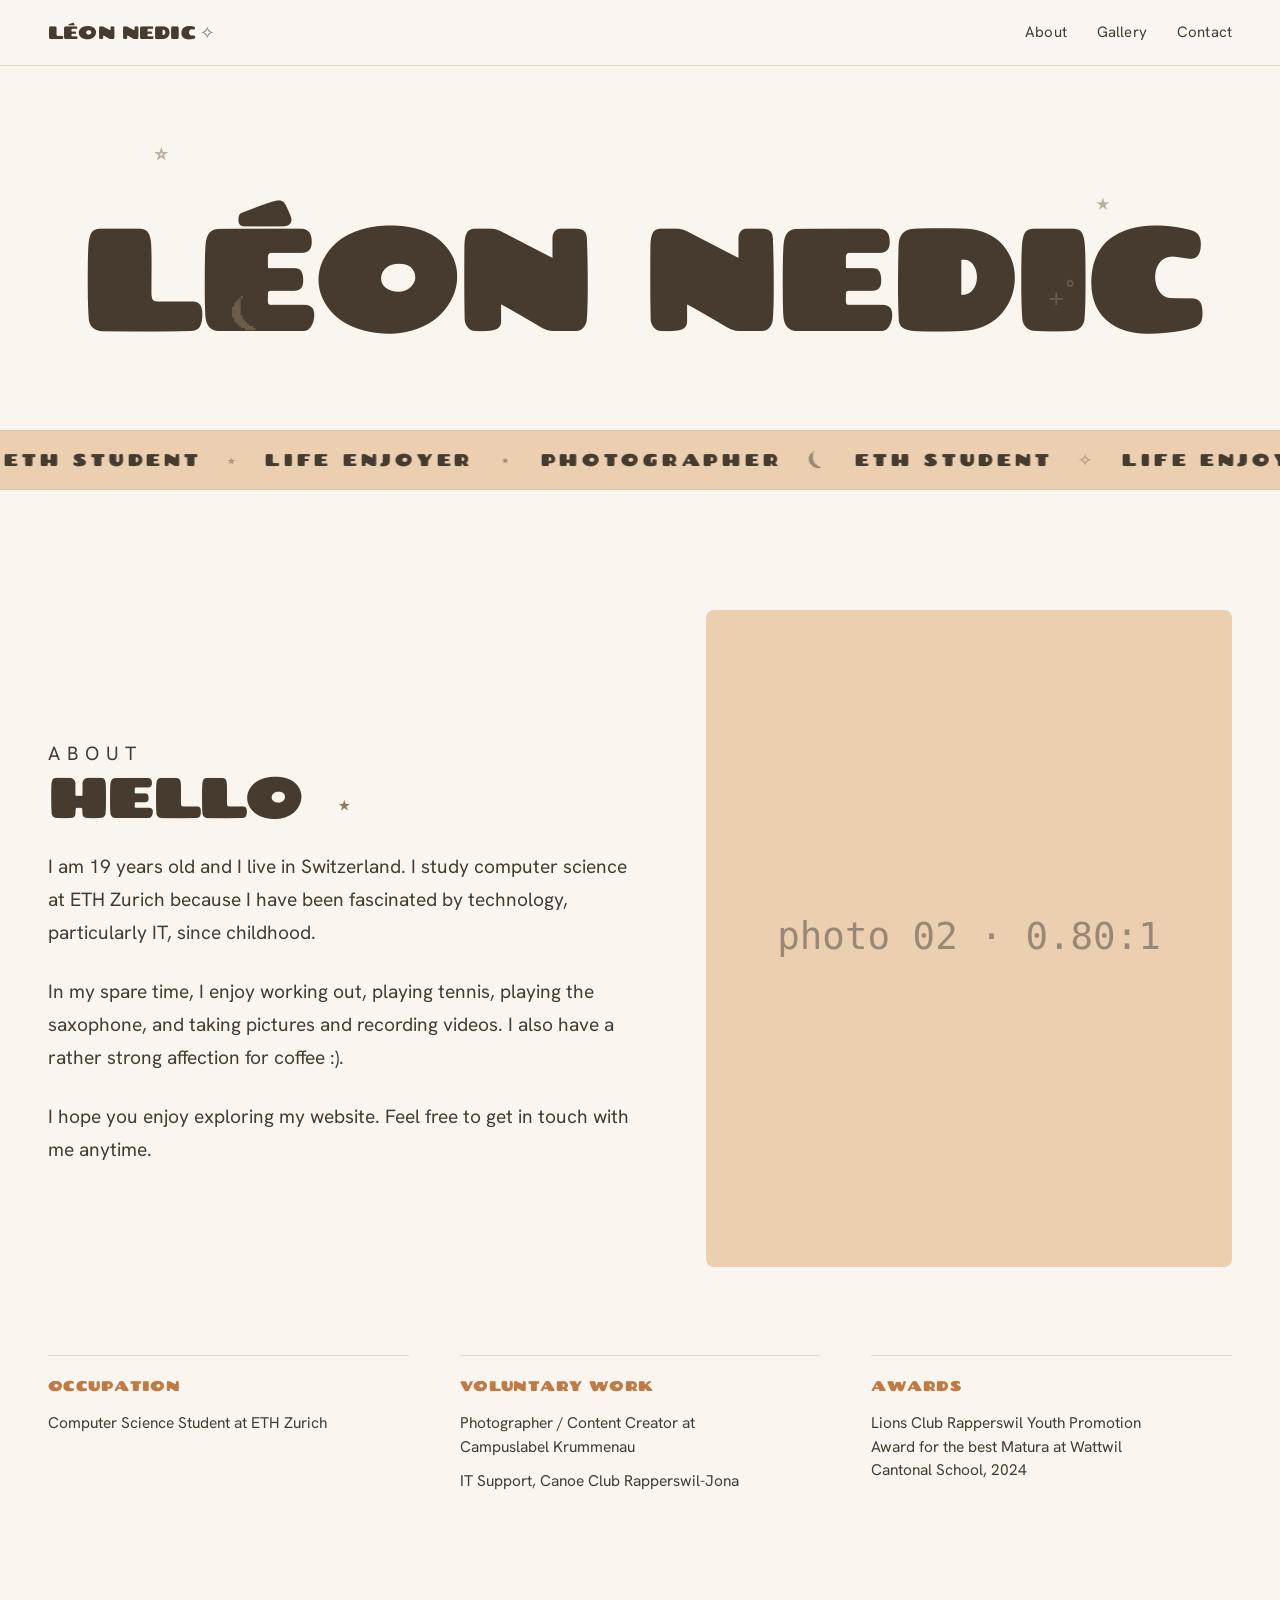
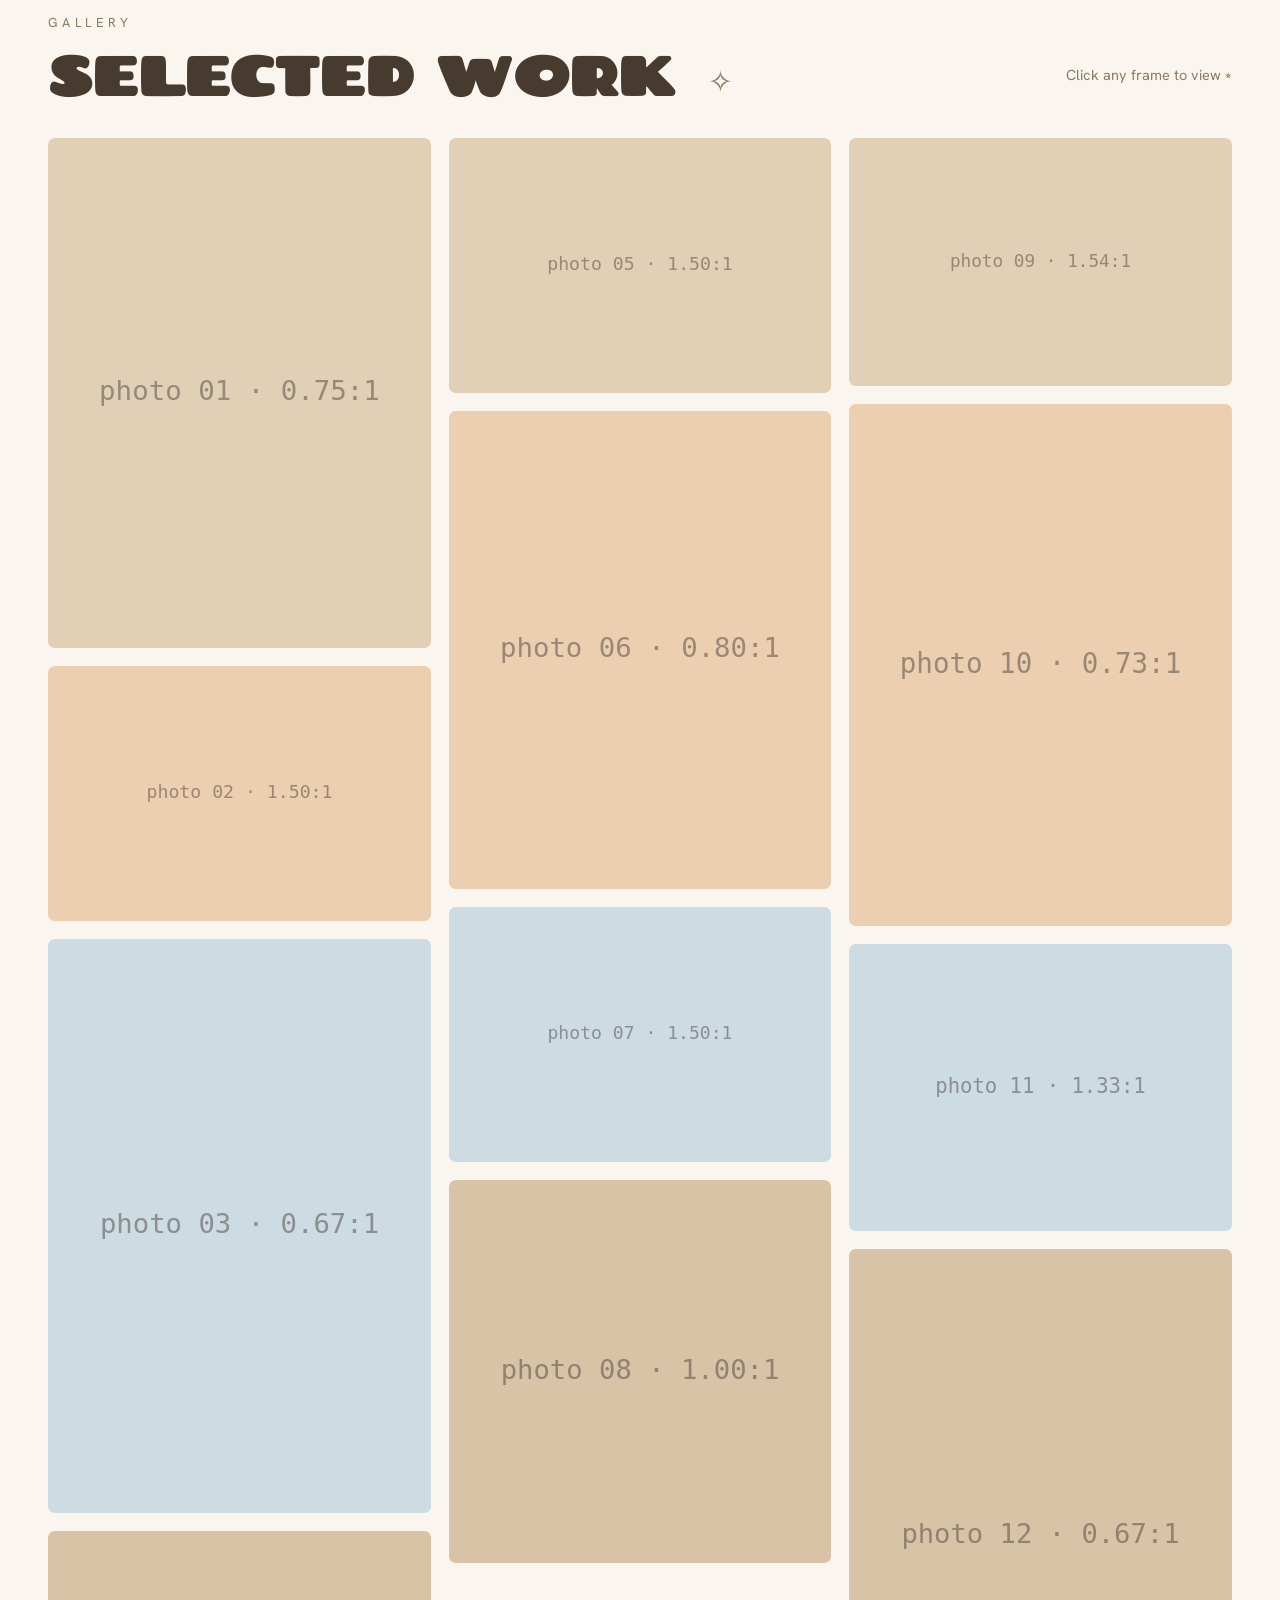
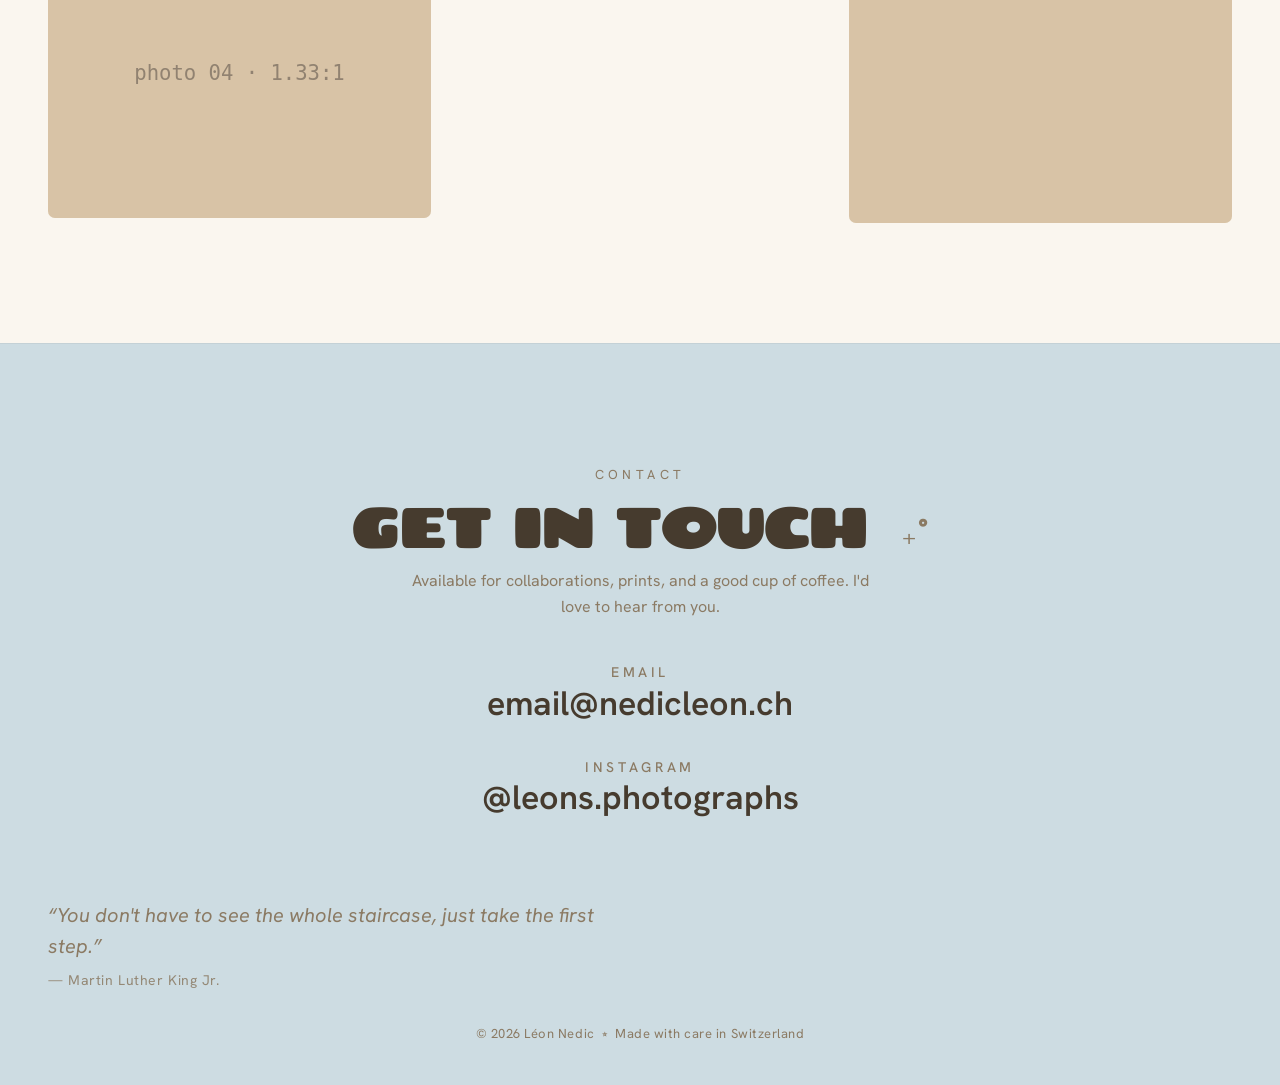
==== index.html @ 9d04f82e "Unbundle site into separate HTML/CSS/JS Extract the generated single-file bundle into editable sourc" ====
<!DOCTYPE html>
<html lang="en">
<head>
  <meta charset="UTF-8">
  <meta name="viewport" content="width=device-width, initial-scale=1.0">
  <title>Léon Nedic — Photography</title>
  <meta name="description" content="Léon Nedic — photography from everyday life. ETH student, photographer, based in Switzerland.">

  <link rel="preconnect" href="https://fonts.googleapis.com">
  <link rel="preconnect" href="https://fonts.gstatic.com" crossorigin>
  <link href="https://fonts.googleapis.com/css2?family=Chango&family=Fredoka:wght@400;500;600;700&family=Hanken+Grotesk:ital,wght@0,400;0,500;0,600;0,700;1,400&display=swap" rel="stylesheet">

  <link rel="stylesheet" href="styles.css">
</head>
<body>

  <header class="nav">
    <div class="nav-inner">
      <a href="#top" class="brand">Léon Nedic<span class="star">✧</span></a>
      <nav class="links">
        <a href="#about">About</a>
        <a href="#gallery">Gallery</a>
        <a href="#contact">Contact</a>
      </nav>
    </div>
  </header>

  <main id="top">

    <!-- HERO -->
    <section class="hero">
      <span class="deco d1">⭒</span>
      <span class="deco d2">⋆</span>
      <span class="deco d3">⏾</span>
      <span class="deco d4">₊˚</span>
      <div class="wrap">
        
        <h1>Léon&nbsp;Nedic</h1>
        
      </div>
    </section>

    <!-- MARQUEE -->
    <div class="marquee" aria-hidden="true">
      <div class="marquee-track" id="marquee"></div>
    </div>

    <!-- ABOUT -->
    <section id="about" class="section-pad">
      <div class="wrap">
        <div class="about-grid">
          <div class="about-copy">
            <p class="eyebrow">About</p>
            <h2 class="h2">Hello <span class="glyph">⋆</span></h2>
            <p>I am 19 years old and I live in Switzerland. I study computer science at ETH Zurich because I have been fascinated by technology, particularly IT, since childhood.</p>
            <p>In my spare time, I enjoy working out, playing tennis, playing the saxophone, and taking pictures and recording videos. I also have a rather strong affection for coffee&nbsp;:).</p>
            <p>I hope you enjoy exploring my website. Feel free to get in touch with me anytime.</p>
          </div>
          <div class="portrait" id="portrait"></div>
        </div>

        <div class="about-meta">
          <div class="meta-block">
            <p class="meta-label">Occupation</p>
            <p class="meta-item">Computer Science Student at ETH Zurich</p>
          </div>
          <div class="meta-block">
            <p class="meta-label">Voluntary Work</p>
            <p class="meta-item">Photographer / Content Creator at Campuslabel Krummenau</p>
            <p class="meta-item">IT Support, Canoe Club Rapperswil-Jona</p>
          </div>
          <div class="meta-block">
            <p class="meta-label">Awards</p>
            <p class="meta-item">Lions Club Rapperswil Youth Promotion Award for the best Matura at Wattwil Cantonal School, 2024</p>
          </div>
        </div>
      </div>
    </section>

    <!-- GALLERY -->
    <section id="gallery" class="section-pad" style="padding-top:0;">
      <div class="wrap">
        <div class="gallery-head">
          <div>
            <p class="eyebrow">Gallery</p>
            <h2 class="h2">Selected work <span class="glyph">✧</span></h2>
          </div>
          <p class="note">Click any frame to view ⭒</p>
        </div>
        <div class="masonry" id="masonry"></div>
      </div>
    </section>

    <!-- CONTACT -->
    <section id="contact" class="section-pad">
      <div class="wrap contact-inner">
        <p class="eyebrow">Contact</p>
        <h2 class="h2">Get in touch <span class="glyph">₊˚</span></h2>
        <p class="contact-lead">Available for collaborations, prints, and a good cup of coffee. I'd love to hear from you.</p>
        <div class="contact-links">
          <div class="contact-pair">
            <a href="mailto:email@nedicleon.ch">
              <span class="tiny">Email</span>
              <span class="word">email@nedicleon.ch</span>
            </a>
          </div>
          <div class="contact-pair">
            <a href="https://instagram.com/leons.photographs" target="_blank" rel="noopener">
              <span class="tiny">Instagram</span>
              <span class="word">@leons.photographs</span>
            </a>
          </div>
        </div>
      </div>
    </section>
  </main>

  <div class="quote-band">
    <div class="wrap">
      <p class="quote">“You don't have to see the whole staircase, just take the first step.”<span class="src">— Martin Luther King Jr.</span></p>
    </div>
  </div>

  <footer class="foot">
    <div class="wrap">© <span id="yr"></span> Léon Nedic &nbsp;⭒&nbsp; Made with care in Switzerland</div>
  </footer>

  <!-- LIGHTBOX -->
  <div class="lb" id="lb" role="dialog" aria-modal="true" aria-label="Image viewer">
    <button class="lb-btn lb-close" id="lbClose" aria-label="Close">✕</button>
    <button class="lb-btn lb-prev" id="lbPrev" aria-label="Previous">‹</button>
    <button class="lb-btn lb-next" id="lbNext" aria-label="Next">›</button>
    <img id="lbImg" alt="">
    <div class="lb-count" id="lbCount"></div>
  </div>

  <script src="script.js"></script>
</body>
</html>
---- styles.css ----
:root {
  /* palette — muted pastels: browns, orange, dusty blue (no pink) */
  --cream:   #FAF6EF;
  --cream-2: #F2EADC;
  --ink:     #463B2E;   /* warm dark brown for text */
  --ink-soft:#8B7A63;   /* muted warm brown-gray */
  --brown:   #6E5236;
  --terra:   #C07A45;   /* muted orange */
  --terra-soft:#EBCFB0; /* warm peach-tan */
  --blue:    #6E91A4;   /* muted dusty blue */
  --blue-soft:#CDDCE2;
  --sand:    #E9D9BF;
  --tan:     #E2D0B6;
  --line:    #E7DAC4;

  --display: 'Chango', 'Fredoka', system-ui, sans-serif;
  --body:    'Hanken Grotesk', system-ui, sans-serif;

  --maxw: 1240px;
}

* { box-sizing: border-box; }

html { scroll-behavior: smooth; }

body {
  margin: 0;
  background: var(--cream);
  color: var(--ink);
  font-family: var(--body);
  font-size: 17px;
  line-height: 1.65;
  -webkit-font-smoothing: antialiased;
  text-rendering: optimizeLegibility;
}

a { color: inherit; }

::selection { background: var(--sand); color: var(--ink); }

.wrap { max-width: var(--maxw); margin: 0 auto; padding: 0 28px; }

.glyph { color: var(--ink-soft); font-weight: 400; }

/* ---------- NAV ---------- */
header.nav {
  position: sticky;
  top: 0;
  z-index: 50;
  backdrop-filter: blur(10px);
  background: rgba(251, 247, 242, 0.78);
  border-bottom: 1px solid var(--line);
}
.nav-inner {
  max-width: var(--maxw);
  margin: 0 auto;
  padding: 16px 28px;
  display: flex;
  align-items: center;
  justify-content: space-between;
  gap: 20px;
}
.brand {
  font-family: var(--display);
  font-size: 18px;
  text-transform: uppercase;
  letter-spacing: 0.01em;
  color: var(--ink);
  text-decoration: none;
  line-height: 1;
  white-space: nowrap;
}
.brand .star { color: var(--ink-soft); font-weight: 400; margin-left: 4px; }
nav.links {
  display: flex;
  gap: 30px;
  align-items: center;
}
nav.links a {
  text-decoration: none;
  font-size: 15px;
  letter-spacing: 0.01em;
  color: var(--ink);
  padding: 4px 0;
  position: relative;
  transition: color .2s ease;
}
nav.links a::after {
  content: "";
  position: absolute;
  left: 0; right: 100%;
  bottom: -2px;
  height: 1.5px;
  background: var(--ink);
  transition: right .25s ease;
}
nav.links a:hover { color: var(--ink); }
nav.links a:hover::after { right: 0; }

/* ---------- HERO ---------- */
.hero {
  text-align: center;
  padding: clamp(70px, 13vw, 150px) 0 clamp(48px, 8vw, 90px);
  position: relative;
  overflow: hidden;
}
.hero .kicker {
  font-size: 14px;
  letter-spacing: 0.42em;
  text-transform: uppercase;
  color: var(--ink-soft);
  margin: 0 0 22px;
}
.hero h1 {
  font-family: var(--display);
  text-transform: uppercase;
  font-size: clamp(46px, 11.5vw, 138px);
  line-height: 0.9;
  letter-spacing: -0.005em;
  margin: 0;
  color: var(--ink);
}
.hero .sub {
  margin: 28px auto 0;
  max-width: 460px;
  color: var(--ink-soft);
  font-size: 16px;
}
.hero .deco {
  position: absolute;
  font-size: clamp(22px, 3vw, 34px);
  color: var(--ink-soft);
  opacity: .55;
  user-select: none;
  pointer-events: none;
}
.hero .deco.d1 { top: 16%;  left: 12%; }
.hero .deco.d2 { top: 30%;  right: 13%; }
.hero .deco.d3 { bottom: 24%; left: 18%; }
.hero .deco.d4 { bottom: 30%; right: 16%; }
@media (max-width: 640px){ .hero .deco { display:none; } }

/* ---------- MARQUEE ---------- */
.marquee {
  background: var(--terra-soft);
  border-top: 1px solid rgba(74,66,59,.08);
  border-bottom: 1px solid rgba(74,66,59,.08);
  overflow: hidden;
  padding: 15px 0;
  white-space: nowrap;
  user-select: none;
}
.marquee-track {
  display: inline-flex;
  align-items: center;
  will-change: transform;
  animation: scroll-x 38s linear infinite;
}
.marquee span {
  font-family: var(--display);
  font-weight: 500;
  font-size: 17px;
  letter-spacing: 0.22em;
  text-transform: uppercase;
  color: var(--ink);
  padding: 0 4px;
}
.marquee .g { color: rgba(74,66,59,.5); padding: 0 22px; }
@keyframes scroll-x {
  from { transform: translateX(0); }
  to   { transform: translateX(-50%); }
}
@media (prefers-reduced-motion: reduce){
  .marquee-track { animation: none; }
}

/* ---------- SECTION SHELL ---------- */
section { scroll-margin-top: 78px; }
.section-pad { padding: clamp(64px, 10vw, 120px) 0; }
.eyebrow {
  font-size: 13px;
  letter-spacing: 0.34em;
  text-transform: uppercase;
  color: var(--ink-soft);
  margin: 0 0 14px;
}
.h2 {
  font-family: var(--display);
  text-transform: uppercase;
  font-size: clamp(30px, 5vw, 54px);
  line-height: 1;
  letter-spacing: 0;
  margin: 0;
}
.h2 .glyph { font-size: 0.55em; margin-left: 12px; vertical-align: 0.12em; }

/* ---------- ABOUT ---------- */
.about-grid {
  display: grid;
  grid-template-columns: 1.05fr 0.95fr;
  gap: clamp(36px, 6vw, 80px);
  align-items: center;
}
.about-copy p {
  font-size: clamp(17px, 1.5vw, 20px);
  line-height: 1.72;
  color: var(--ink);
  max-width: 56ch;
  margin: 26px 0 0;
  text-wrap: pretty;
}
.about-copy p:first-of-type { margin-top: 26px; }
.portrait {
  aspect-ratio: 4 / 5;
  border-radius: 8px;
  overflow: hidden;
  background: var(--tan);
}
.portrait img { width: 100%; height: 100%; object-fit: cover; display:block; }
@media (max-width: 760px){
  .about-grid { grid-template-columns: 1fr; }
  .portrait { max-width: 360px; }
}

/* ---------- GALLERY ---------- */
.gallery-head {
  display: flex;
  align-items: flex-end;
  justify-content: space-between;
  gap: 20px;
  margin-bottom: 36px;
  flex-wrap: wrap;
}
.gallery-head .note { color: var(--ink-soft); font-size: 14.5px; }
.masonry {
  column-count: 3;
  column-gap: 18px;
}
@media (max-width: 980px){ .masonry { column-count: 2; } }
@media (max-width: 560px){ .masonry { column-count: 1; } }
.masonry figure {
  break-inside: avoid;
  margin: 0 0 18px;
  border-radius: 7px;
  overflow: hidden;
  cursor: zoom-in;
  background: var(--cream-2);
  position: relative;
  line-height: 0;
  transform: translateZ(0);
  transition: transform .35s cubic-bezier(.2,.7,.2,1), box-shadow .35s ease;
}
.masonry figure img {
  width: 100%;
  height: auto;
  display: block;
}
.masonry figure:hover {
  transform: translateY(-3px);
  box-shadow: 0 18px 34px -18px rgba(74,66,59,.4);
}
.masonry figure::after {
  content: "✧";
  position: absolute;
  top: 12px; right: 14px;
  color: #fff;
  font-size: 15px;
  opacity: 0;
  text-shadow: 0 1px 6px rgba(0,0,0,.4);
  transition: opacity .3s ease;
}
.masonry figure:hover::after { opacity: .9; }

/* ---------- LIGHTBOX ---------- */
.lb {
  position: fixed;
  inset: 0;
  z-index: 100;
  background: rgba(40, 35, 30, 0.82);
  backdrop-filter: blur(6px);
  display: flex;
  align-items: center;
  justify-content: center;
  padding: 4vw;
  opacity: 0;
  visibility: hidden;
  transition: opacity .3s ease, visibility .3s;
}
.lb.open { opacity: 1; visibility: visible; }
.lb img {
  max-width: 100%;
  max-height: 90vh;
  border-radius: 6px;
  box-shadow: 0 30px 80px -20px rgba(0,0,0,.6);
  transform: scale(.97);
  transition: transform .3s cubic-bezier(.2,.7,.2,1);
}
.lb.open img { transform: scale(1); }
.lb-btn {
  position: absolute;
  background: rgba(251,247,242,.92);
  color: var(--ink);
  border: none;
  width: 48px; height: 48px;
  border-radius: 50%;
  font-size: 20px;
  cursor: pointer;
  display: flex; align-items: center; justify-content: center;
  font-family: var(--body);
  transition: background .2s ease, transform .2s ease;
}
.lb-btn:hover { background: #fff; transform: scale(1.06); }
.lb-close { top: 20px; right: 20px; font-size: 22px; }
.lb-prev { left: 18px; top: 50%; transform: translateY(-50%); }
.lb-next { right: 18px; top: 50%; transform: translateY(-50%); }
.lb-prev:hover, .lb-next:hover { transform: translateY(-50%) scale(1.06); }
.lb-count {
  position: absolute;
  bottom: 22px; left: 50%; transform: translateX(-50%);
  color: rgba(255,255,255,.85);
  font-size: 13px;
  letter-spacing: .12em;
}
@media (max-width: 600px){ .lb-prev, .lb-next { display: none; } }

/* ---------- CONTACT ---------- */
#contact { background: var(--blue-soft); border-top: 1px solid rgba(74,66,59,.07); padding-bottom: clamp(28px, 4vw, 44px); }
.contact-inner { text-align: center; }
.contact-inner .h2 { margin-bottom: 14px; }
.contact-lead {
  color: var(--ink-soft);
  max-width: 460px;
  margin: 0 auto 44px;
  font-size: 16px;
}
.contact-links {
  display: flex;
  flex-direction: column;
  gap: 6px;
  align-items: center;
}
.contact-links a {
  font-family: var(--body);
  font-weight: 600;
  font-size: clamp(20px, 3.6vw, 34px);
  text-decoration: none;
  color: var(--ink);
  line-height: 1.18;
  position: relative;
  transition: opacity .2s ease;
}
.contact-links a span.tiny {
  font-family: var(--body);
  font-size: 14px;
  letter-spacing: .26em;
  text-transform: uppercase;
  color: var(--ink-soft);
  display: block;
  margin-bottom: 2px;
  font-weight: 500;
}
.contact-links a .word { background-image: linear-gradient(var(--ink),var(--ink)); background-size: 0% 1.5px; background-position: 0 100%; background-repeat: no-repeat; transition: background-size .3s ease; padding-bottom: 3px; }
.contact-links a:hover .word { background-size: 100% 1.5px; }
.contact-pair { margin: 0 0 30px; }

/* ---------- ABOUT META (CV blocks) ---------- */
.about-meta {
  display: grid;
  grid-template-columns: repeat(3, 1fr);
  gap: clamp(24px, 4vw, 52px);
  margin-top: clamp(48px, 7vw, 88px);
}
.meta-block { border-top: 1.5px solid var(--line); padding-top: 18px; }
.meta-label {
  font-family: var(--display);
  text-transform: uppercase;
  font-size: 14px;
  letter-spacing: 0.03em;
  color: var(--terra);
  margin: 0 0 14px;
}
.meta-item {
  font-size: 15.5px;
  line-height: 1.5;
  color: var(--ink);
  margin: 0 0 11px;
  max-width: 34ch;
  text-wrap: pretty;
}
.meta-item:last-child { margin-bottom: 0; }
@media (max-width: 760px){
  .about-meta { grid-template-columns: 1fr; gap: 0; }
  .meta-block { margin-top: 26px; }
}

/* ---------- QUOTE ---------- */
.quote-band { background: var(--blue-soft); padding: 8px 0 18px; }
.quote {
  max-width: 560px;
  font-size: clamp(16px, 1.8vw, 20px);
  line-height: 1.55;
  font-style: italic;
  color: var(--ink-soft);
  margin: 0;
}
.quote .src {
  display: block;
  font-style: normal;
  letter-spacing: 0.04em;
  margin-top: 8px;
  font-size: 14px;
  opacity: .85;
}

/* ---------- FOOTER ---------- */
footer.foot {
  background: var(--blue-soft);
  text-align: center;
  padding: 14px 0 40px;
  color: var(--ink-soft);
  font-size: 13px;
  letter-spacing: .04em;
}
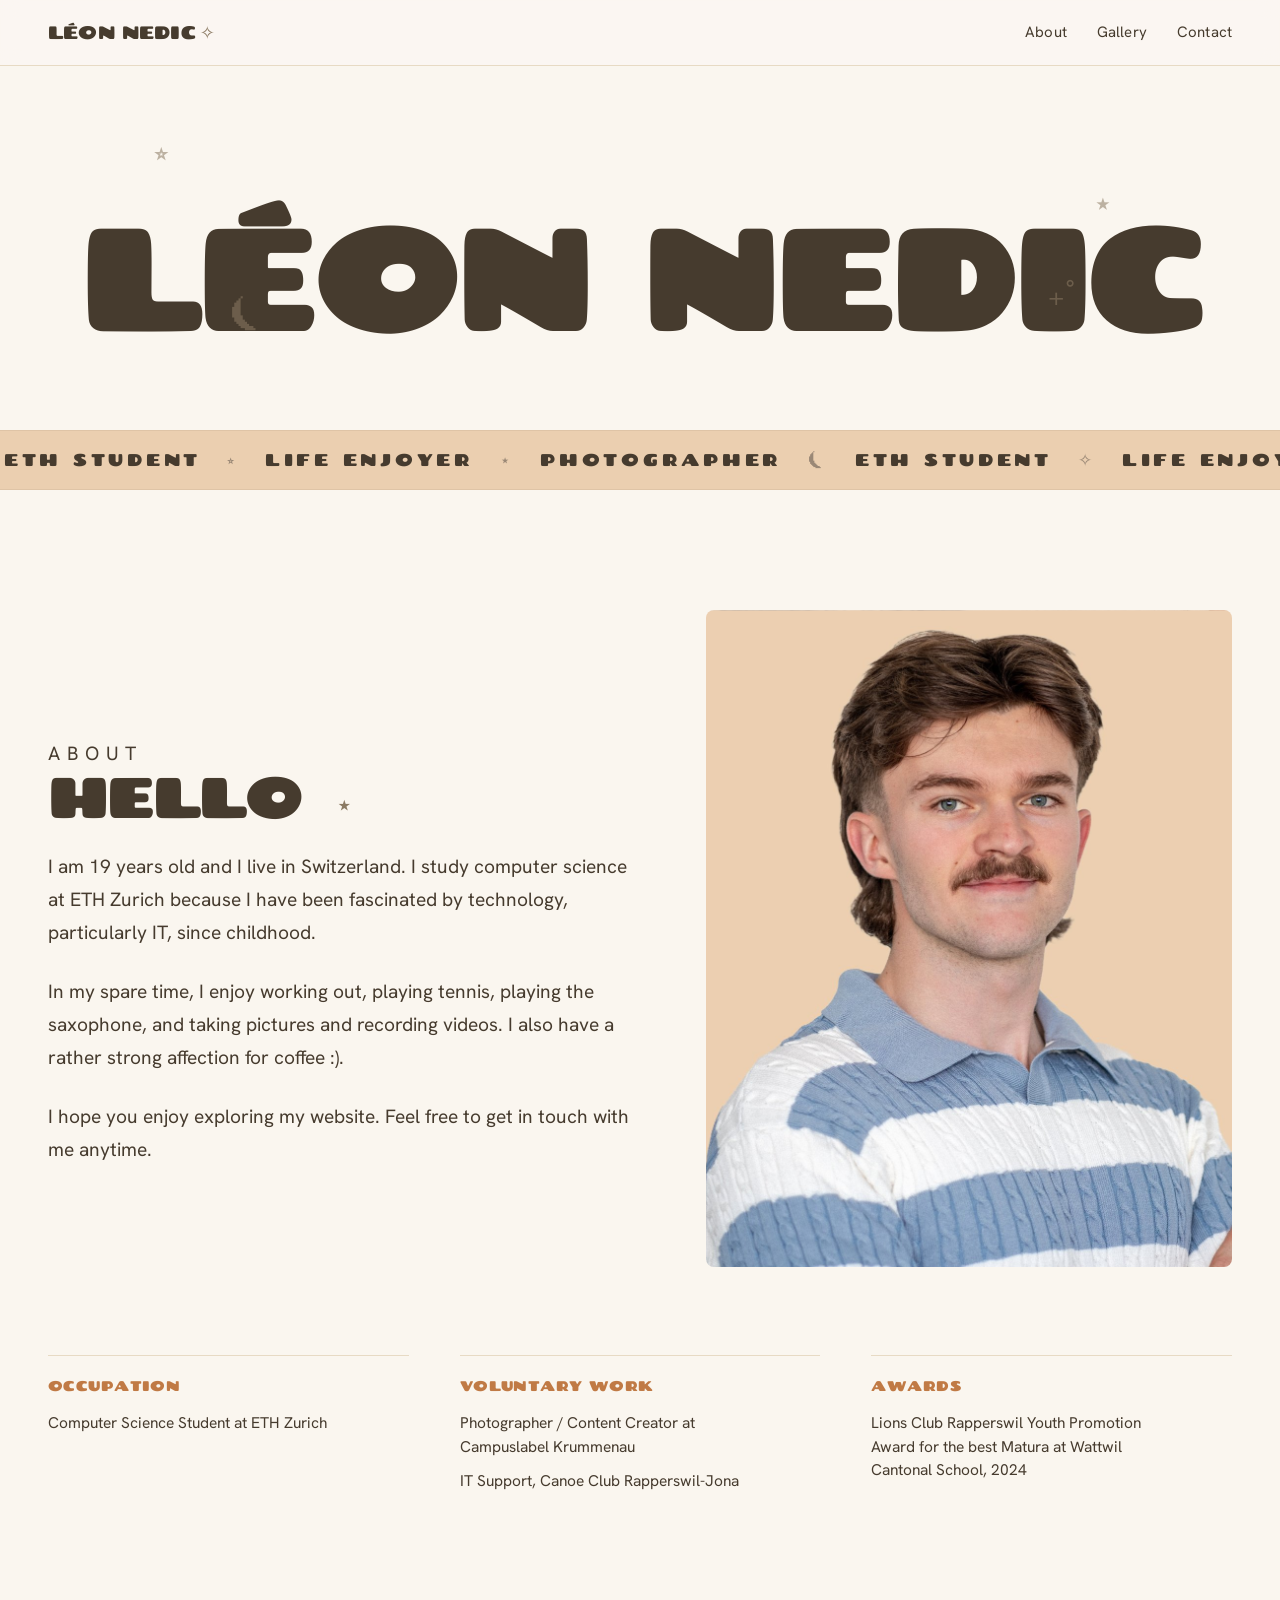
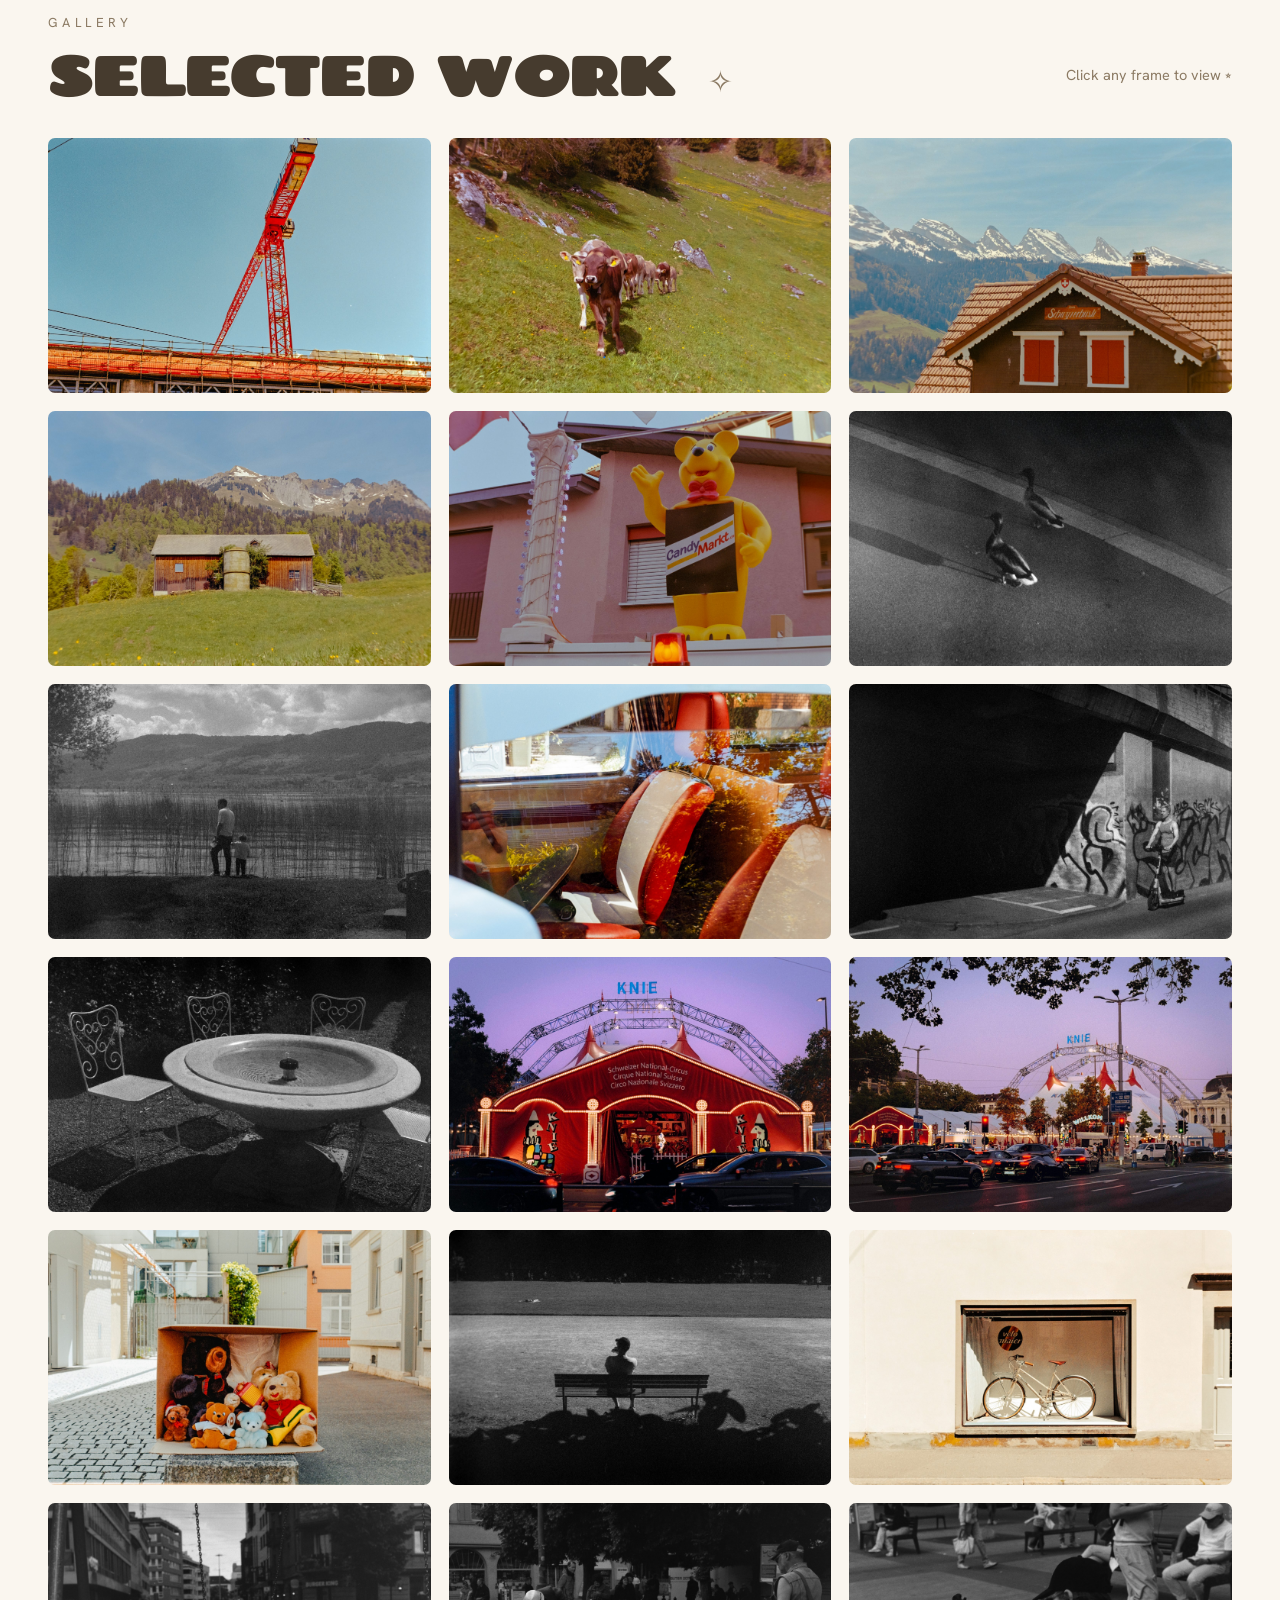
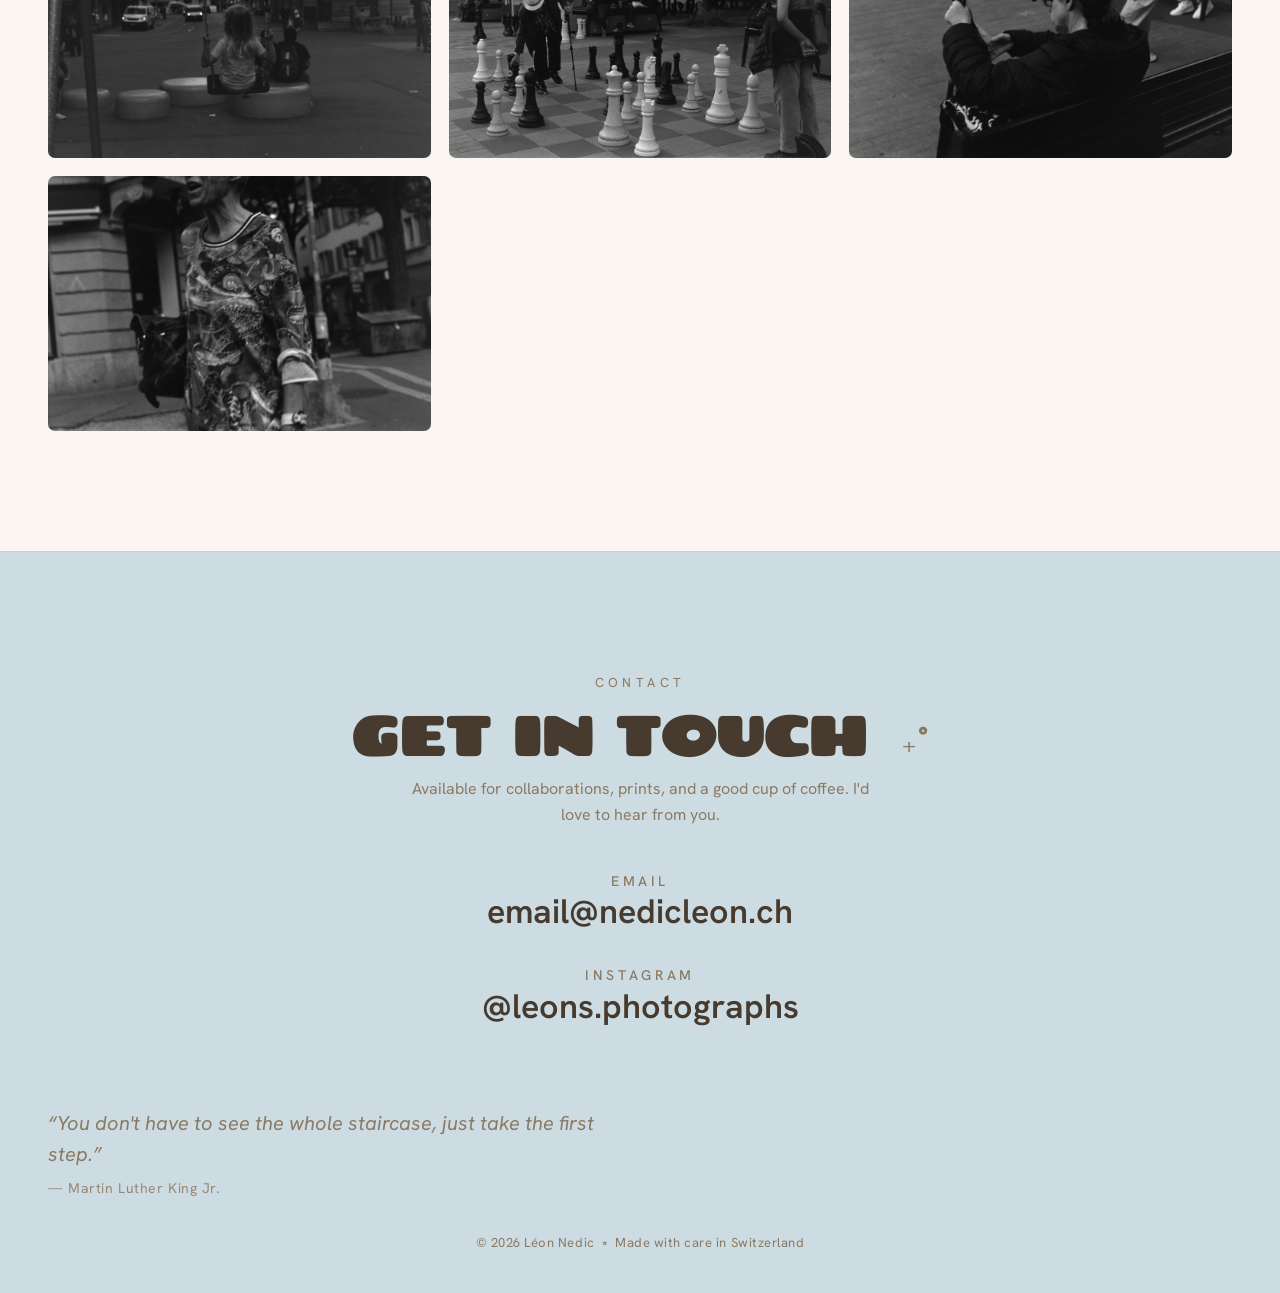
==== commit d94b4d2d: "Fix gallery: CSS grid instead of column masonry - Replace column-count masonry with a real CSS grid " ====
--- a/index.html
+++ b/index.html
@@ -10,7 +10,7 @@
   <link rel="preconnect" href="https://fonts.gstatic.com" crossorigin>
   <link href="https://fonts.googleapis.com/css2?family=Chango&family=Fredoka:wght@400;500;600;700&family=Hanken+Grotesk:ital,wght@0,400;0,500;0,600;0,700;1,400&display=swap" rel="stylesheet">
 
-  <link rel="stylesheet" href="styles.css">
+  <link rel="stylesheet" href="styles.css?v=2">
 </head>
 <body>
 
@@ -134,6 +134,6 @@
     <div class="lb-count" id="lbCount"></div>
   </div>
 
-  <script src="script.js"></script>
+  <script src="script.js?v=2"></script>
 </body>
 </html>
--- a/styles.css
+++ b/styles.css
@@ -233,26 +233,27 @@
 }
 .gallery-head .note { color: var(--ink-soft); font-size: 14.5px; }
 .masonry {
-  column-count: 3;
-  column-gap: 18px;
-}
-@media (max-width: 980px){ .masonry { column-count: 2; } }
-@media (max-width: 560px){ .masonry { column-count: 1; } }
+  display: grid;
+  grid-template-columns: repeat(3, 1fr);
+  gap: 18px;
+}
+@media (max-width: 980px){ .masonry { grid-template-columns: repeat(2, 1fr); } }
+@media (max-width: 560px){ .masonry { grid-template-columns: 1fr; } }
 .masonry figure {
-  break-inside: avoid;
-  margin: 0 0 18px;
+  margin: 0;
+  aspect-ratio: 3 / 2;
   border-radius: 7px;
   overflow: hidden;
   cursor: zoom-in;
   background: var(--cream-2);
   position: relative;
   line-height: 0;
-  transform: translateZ(0);
   transition: transform .35s cubic-bezier(.2,.7,.2,1), box-shadow .35s ease;
 }
 .masonry figure img {
   width: 100%;
-  height: auto;
+  height: 100%;
+  object-fit: cover;
   display: block;
 }
 .masonry figure:hover {
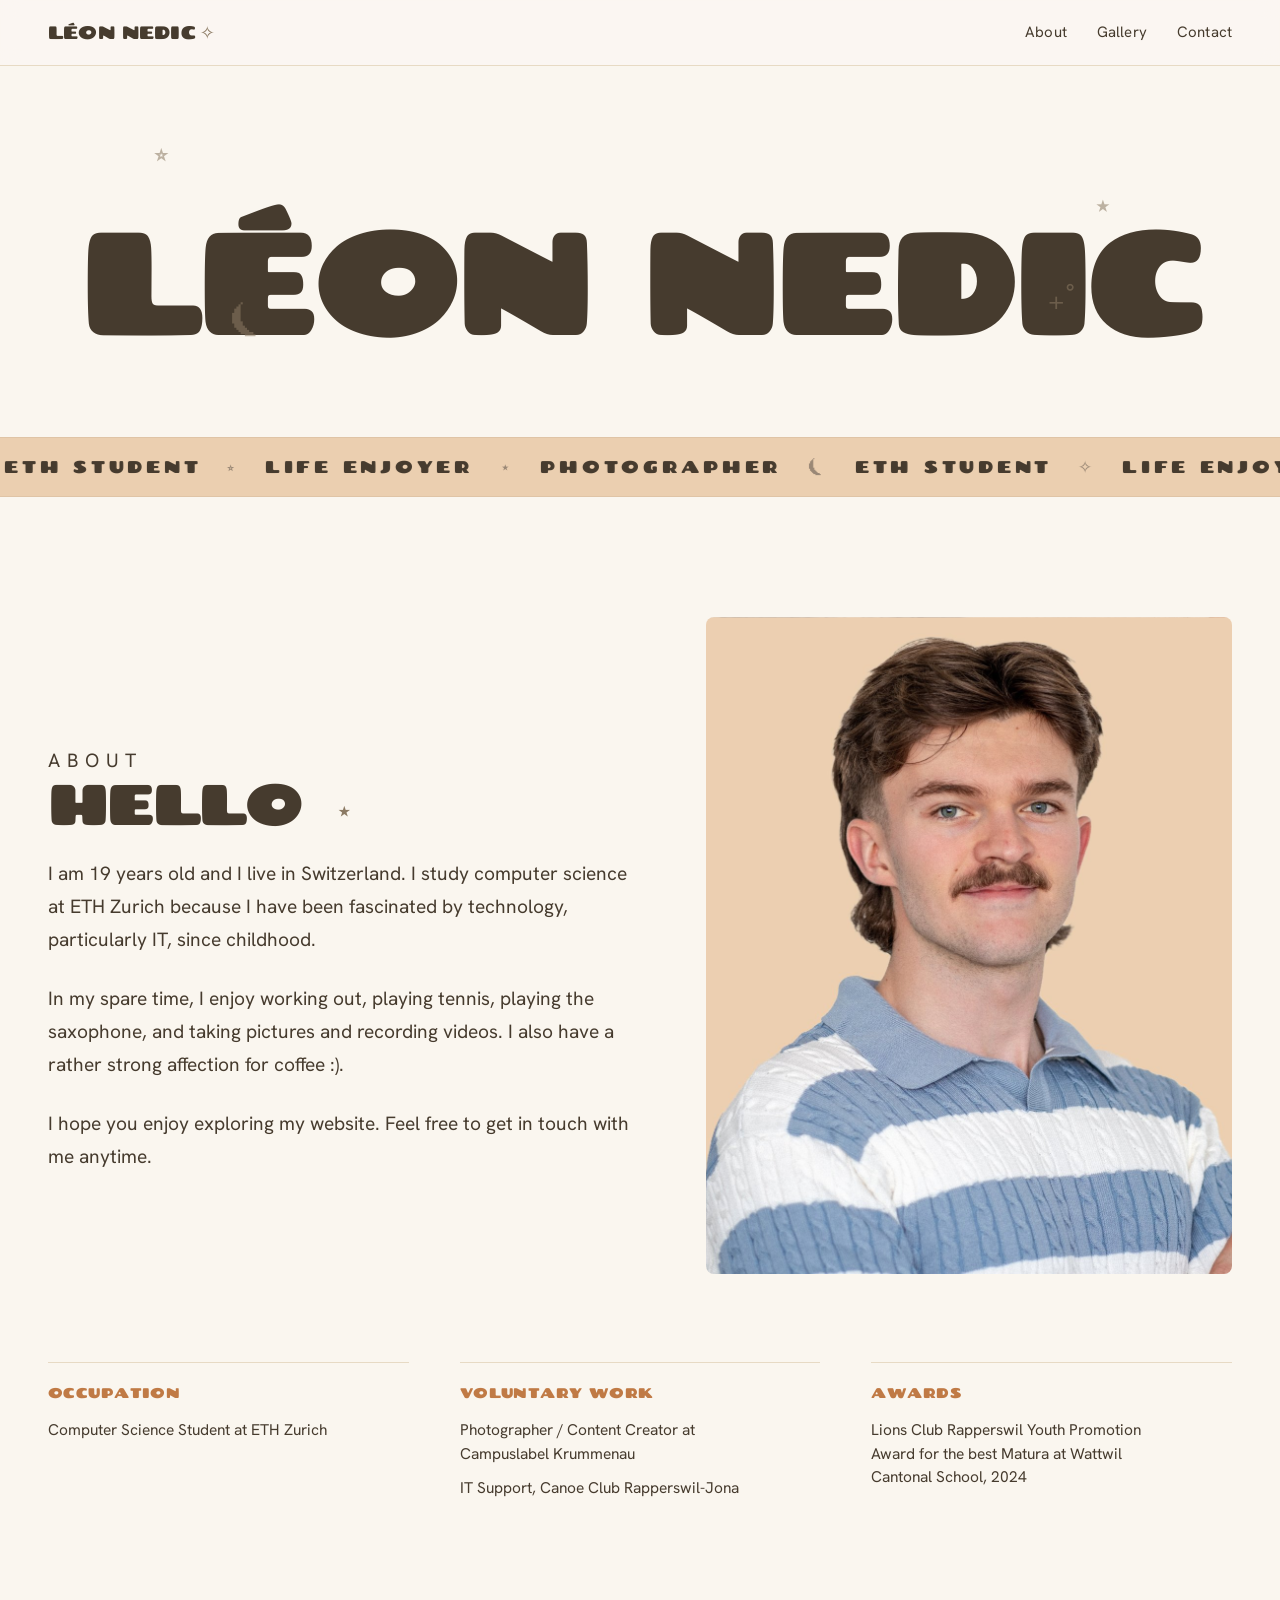
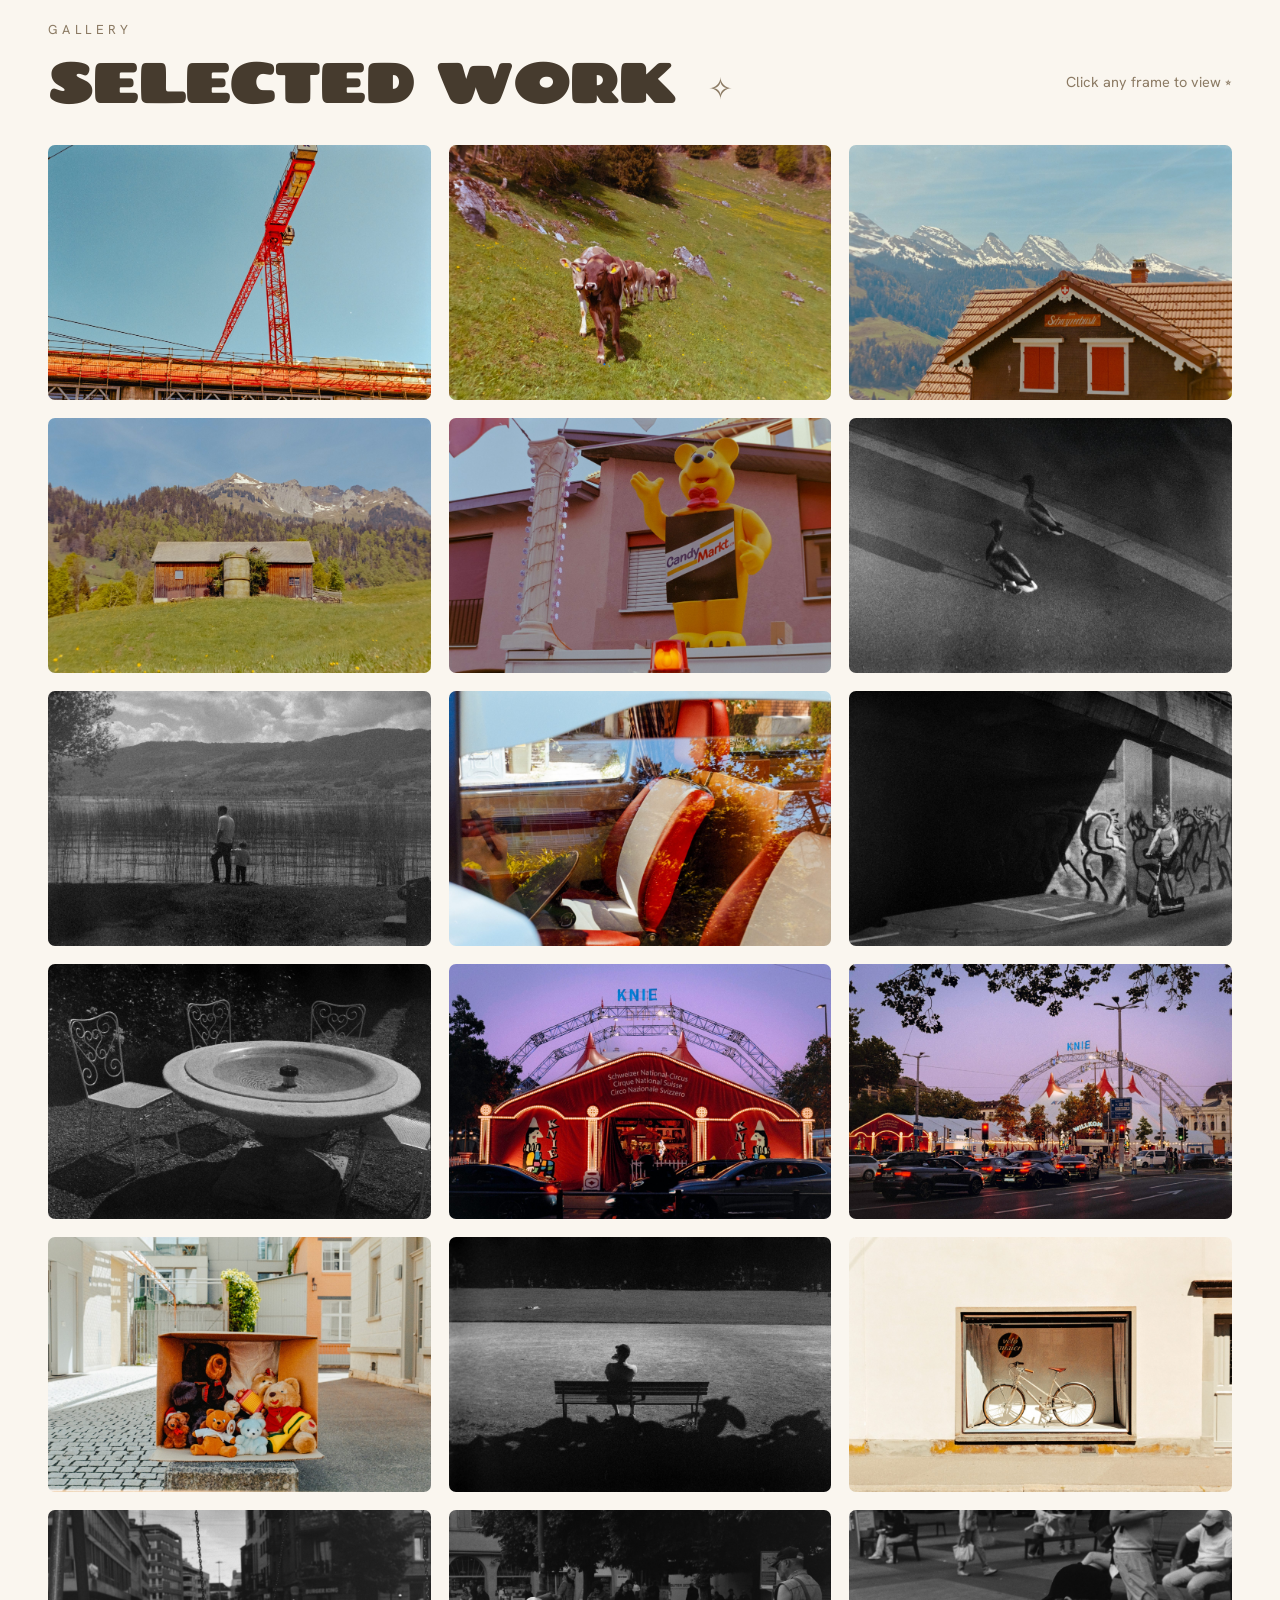
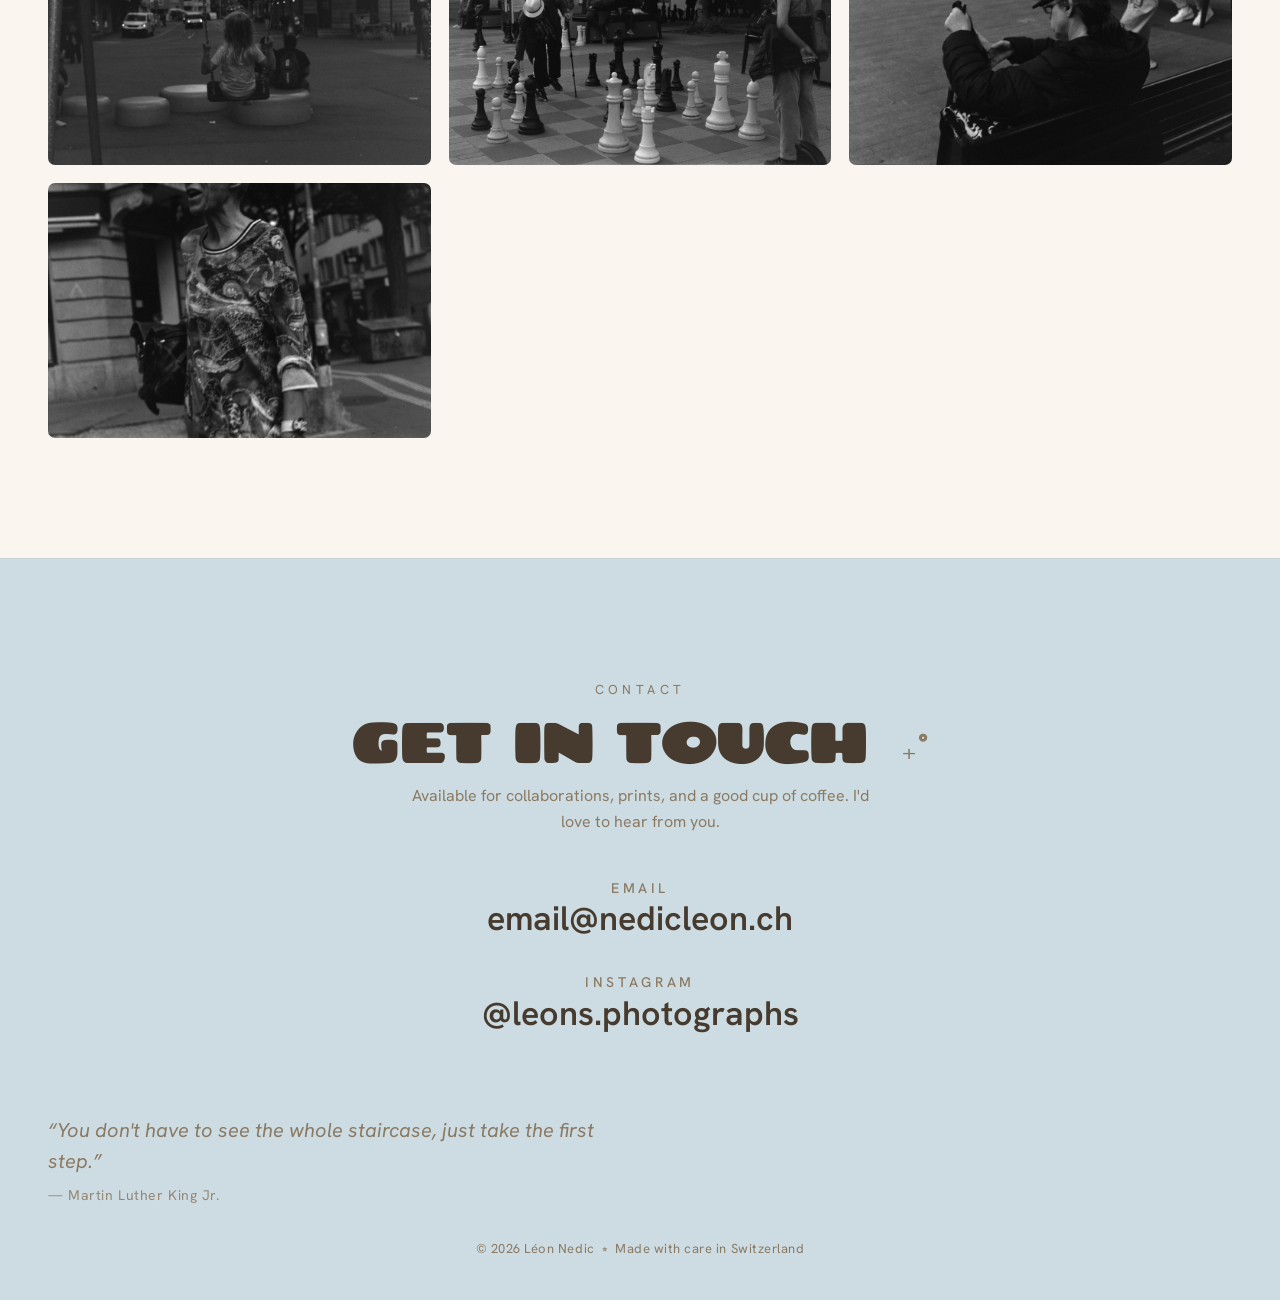
==== commit 1452d8ad: "Responsive: mobile title, hamburger nav, 2-col gallery - Hero title wraps instead of being clipped i" ====
--- a/index.html
+++ b/index.html
@@ -10,14 +10,17 @@
   <link rel="preconnect" href="https://fonts.gstatic.com" crossorigin>
   <link href="https://fonts.googleapis.com/css2?family=Chango&family=Fredoka:wght@400;500;600;700&family=Hanken+Grotesk:ital,wght@0,400;0,500;0,600;0,700;1,400&display=swap" rel="stylesheet">
 
-  <link rel="stylesheet" href="styles.css?v=2">
+  <link rel="stylesheet" href="styles.css?v=3">
 </head>
 <body>
 
   <header class="nav">
     <div class="nav-inner">
       <a href="#top" class="brand">Léon Nedic<span class="star">✧</span></a>
-      <nav class="links">
+      <button class="nav-toggle" id="navToggle" aria-label="Menu" aria-expanded="false" aria-controls="navLinks">
+        <span></span><span></span><span></span>
+      </button>
+      <nav class="links" id="navLinks">
         <a href="#about">About</a>
         <a href="#gallery">Gallery</a>
         <a href="#contact">Contact</a>
@@ -35,7 +38,7 @@
       <span class="deco d4">₊˚</span>
       <div class="wrap">
         
-        <h1>Léon&nbsp;Nedic</h1>
+        <h1>Léon Nedic</h1>
         
       </div>
     </section>
@@ -134,6 +137,6 @@
     <div class="lb-count" id="lbCount"></div>
   </div>
 
-  <script src="script.js?v=2"></script>
+  <script src="script.js?v=3"></script>
 </body>
 </html>
--- a/styles.css
+++ b/styles.css
@@ -97,6 +97,53 @@
 nav.links a:hover { color: var(--ink); }
 nav.links a:hover::after { right: 0; }
 
+/* hamburger toggle — hidden on desktop, shown on narrow screens */
+.nav-toggle {
+  display: none;
+  flex-direction: column;
+  justify-content: center;
+  gap: 5px;
+  width: 42px;
+  height: 42px;
+  margin: -8px 0;
+  padding: 0;
+  border: none;
+  background: transparent;
+  cursor: pointer;
+}
+.nav-toggle span {
+  display: block;
+  width: 22px;
+  height: 2px;
+  background: var(--ink);
+  border-radius: 2px;
+  transition: transform .25s ease, opacity .2s ease;
+}
+.nav-toggle[aria-expanded="true"] span:nth-child(1) { transform: translateY(7px) rotate(45deg); }
+.nav-toggle[aria-expanded="true"] span:nth-child(2) { opacity: 0; }
+.nav-toggle[aria-expanded="true"] span:nth-child(3) { transform: translateY(-7px) rotate(-45deg); }
+
+@media (max-width: 640px) {
+  .nav-toggle { display: flex; }
+  nav.links {
+    display: none;
+    position: absolute;
+    top: 100%;
+    left: 0;
+    right: 0;
+    flex-direction: column;
+    align-items: stretch;
+    gap: 0;
+    padding: 6px 28px 16px;
+    background: rgba(251, 247, 242, 0.97);
+    backdrop-filter: blur(10px);
+    border-bottom: 1px solid var(--line);
+  }
+  nav.links.open { display: flex; }
+  nav.links a { font-size: 18px; padding: 13px 0; }
+  nav.links a::after { display: none; }
+}
+
 /* ---------- HERO ---------- */
 .hero {
   text-align: center;
@@ -114,11 +161,12 @@
 .hero h1 {
   font-family: var(--display);
   text-transform: uppercase;
-  font-size: clamp(46px, 11.5vw, 138px);
-  line-height: 0.9;
+  font-size: clamp(38px, 11.5vw, 138px);
+  line-height: 0.95;
   letter-spacing: -0.005em;
   margin: 0;
   color: var(--ink);
+  overflow-wrap: break-word;
 }
 .hero .sub {
   margin: 28px auto 0;
@@ -238,7 +286,7 @@
   gap: 18px;
 }
 @media (max-width: 980px){ .masonry { grid-template-columns: repeat(2, 1fr); } }
-@media (max-width: 560px){ .masonry { grid-template-columns: 1fr; } }
+@media (max-width: 560px){ .masonry { grid-template-columns: repeat(2, 1fr); gap: 10px; } }
 .masonry figure {
   margin: 0;
   aspect-ratio: 3 / 2;
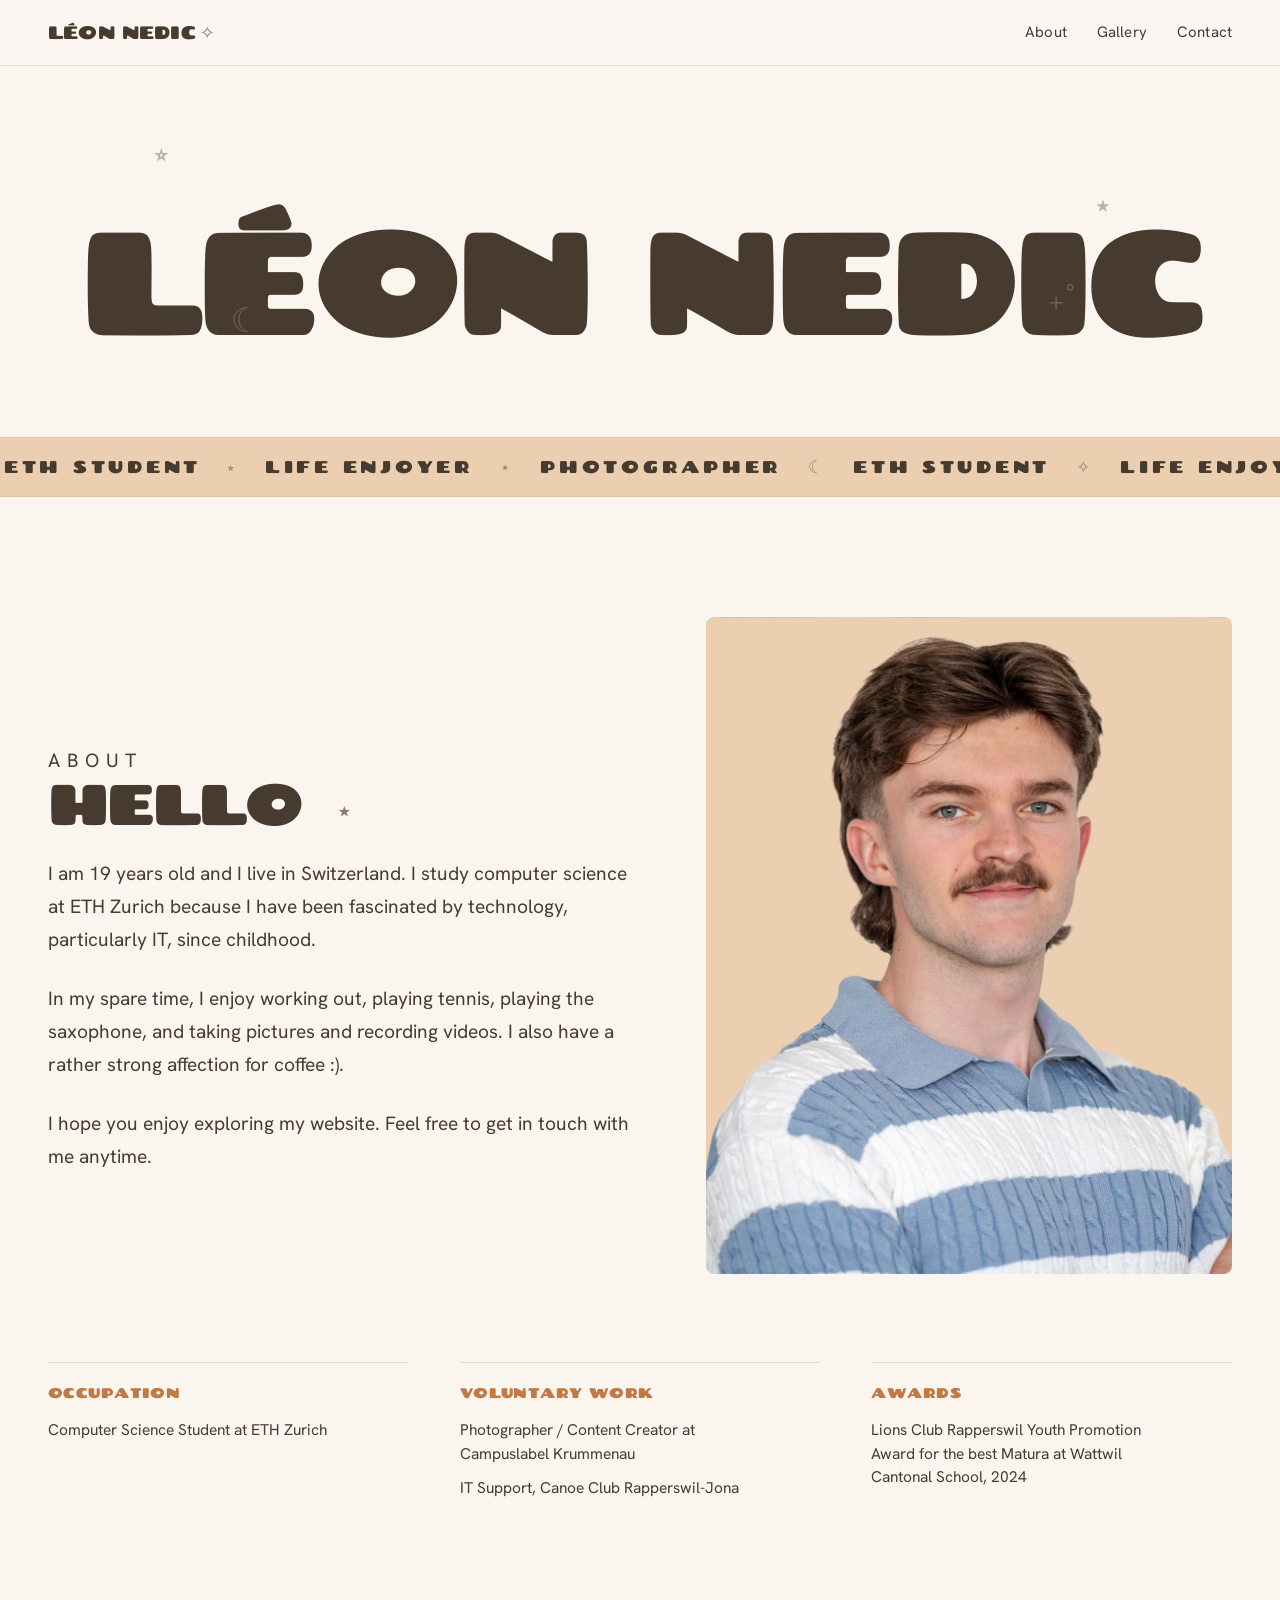
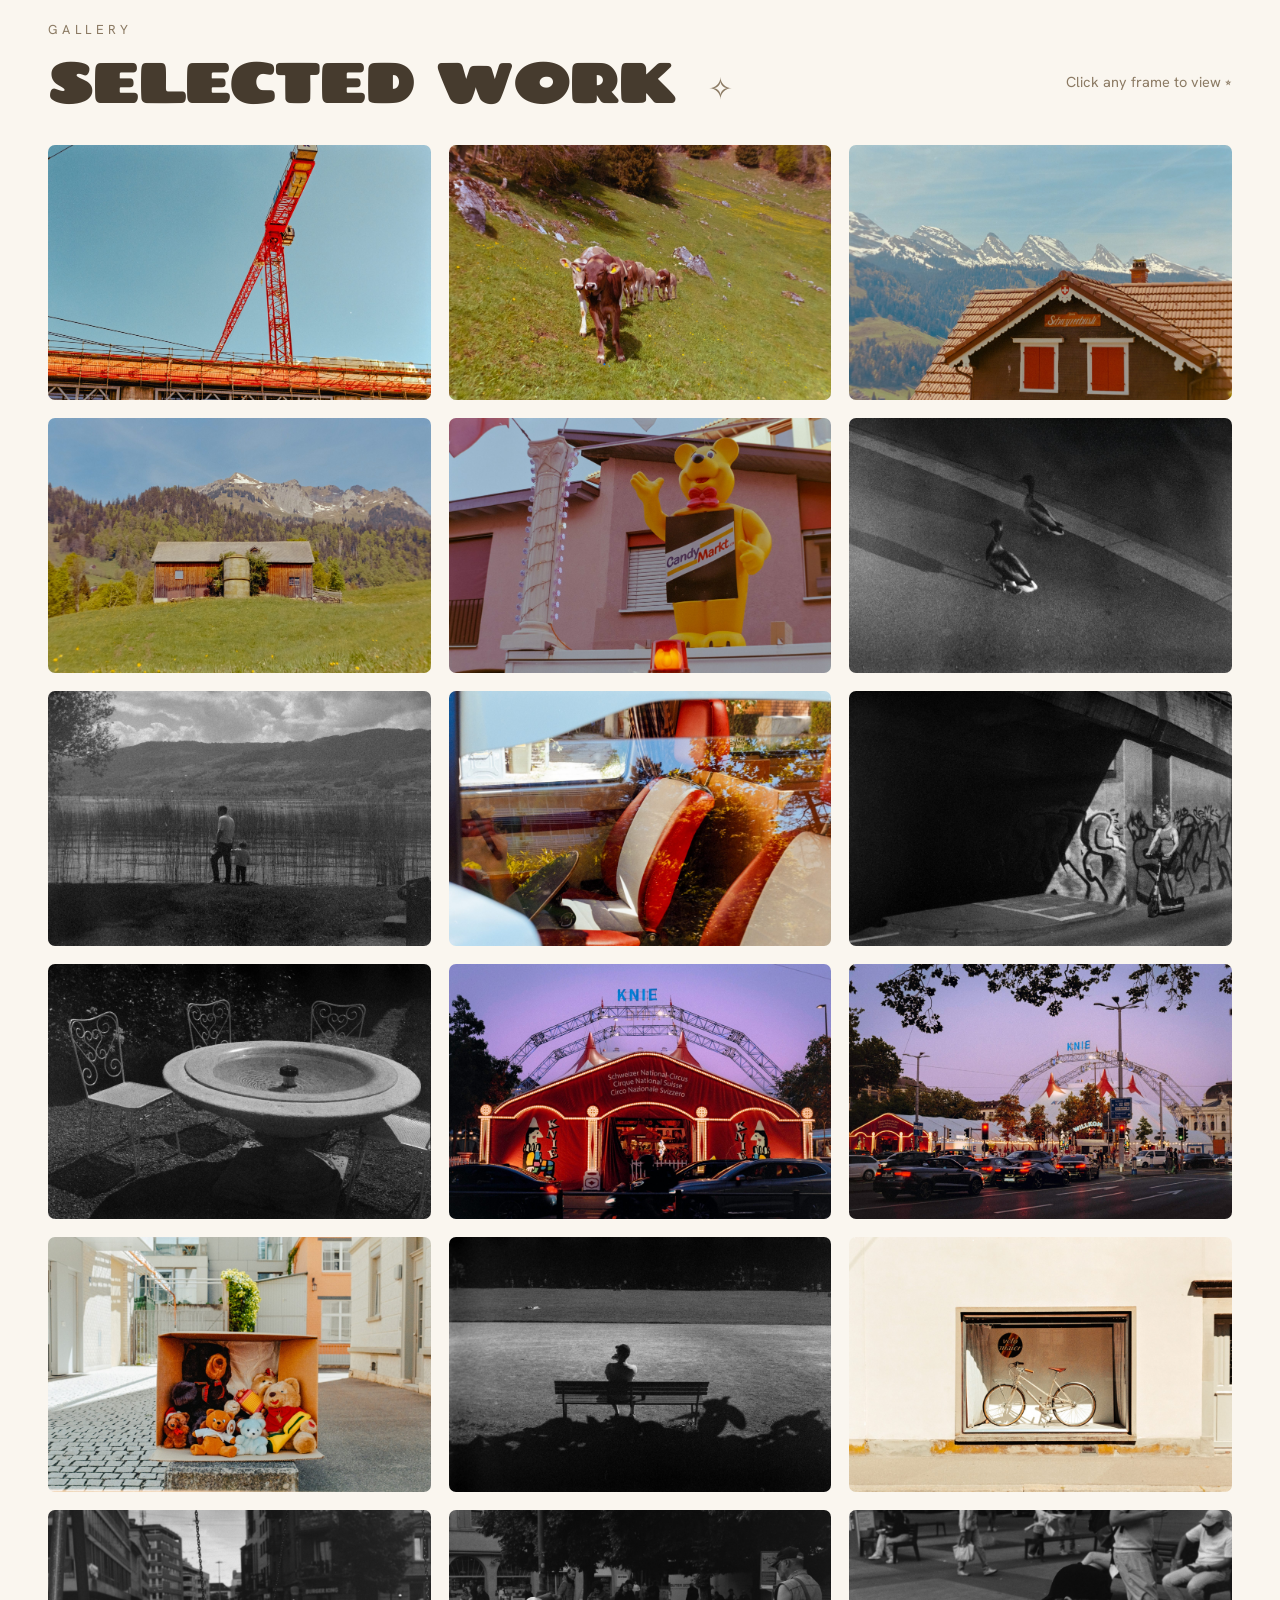
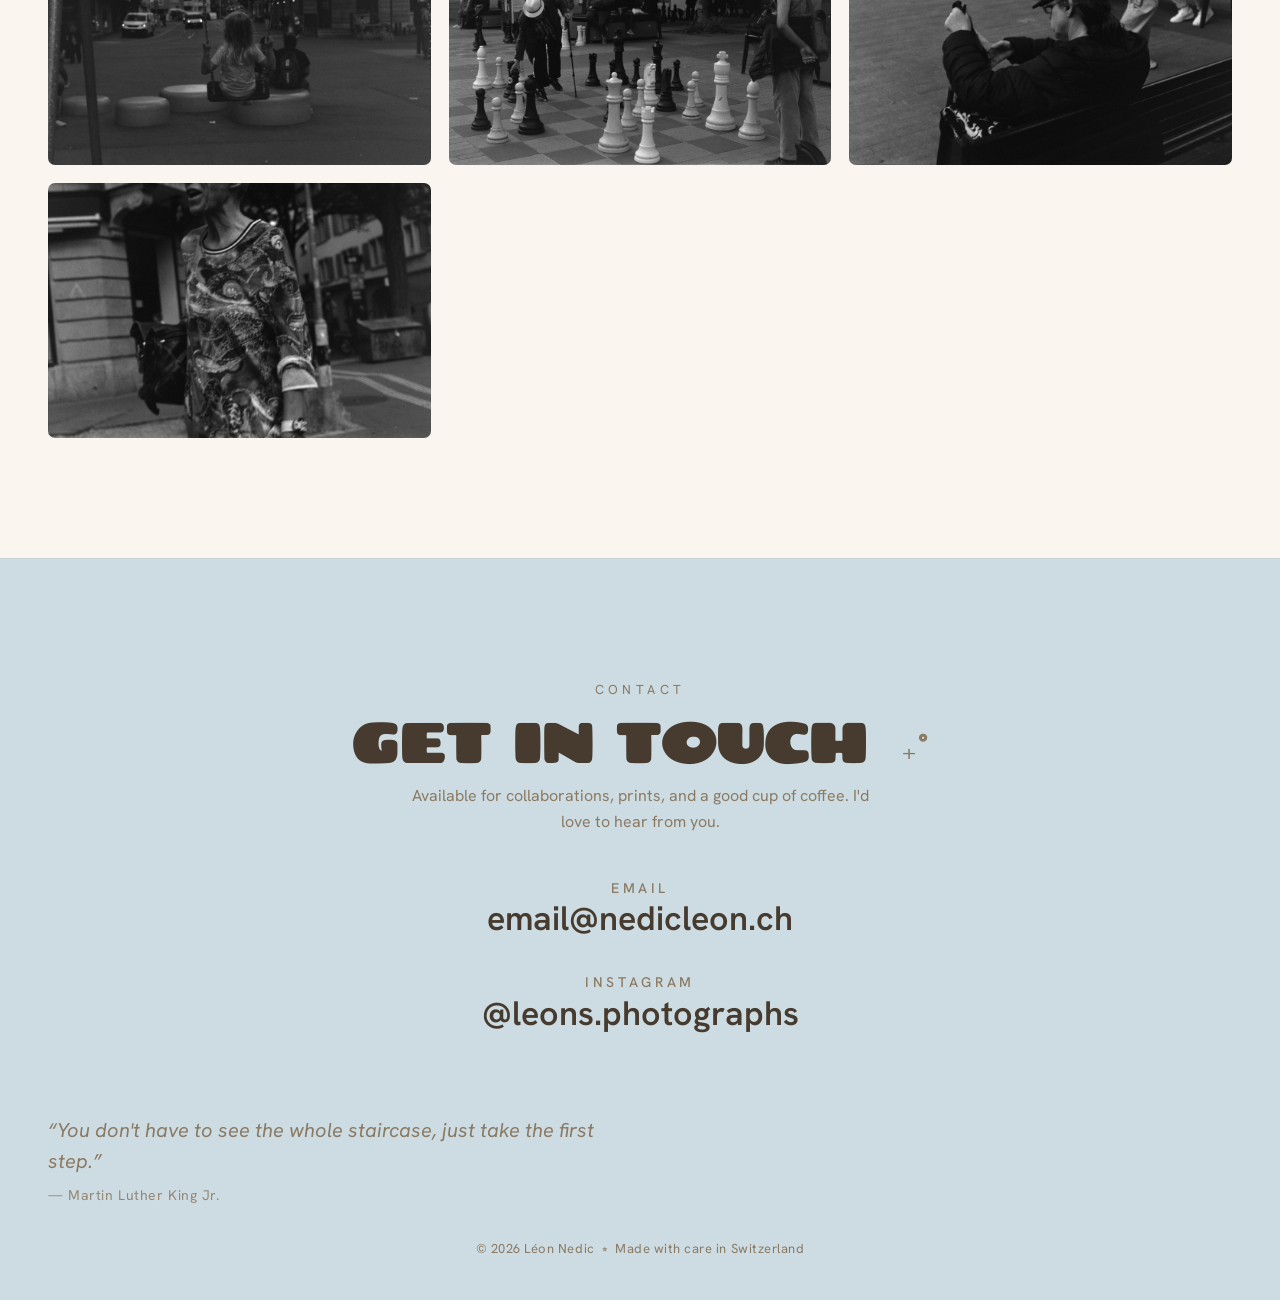
==== commit 4e2a1f3d: "Replace rare moon glyph (⏾) with common crescent (☾) U+23FE often renders as tofu on mobile fonts. S" ====
--- a/index.html
+++ b/index.html
@@ -10,7 +10,7 @@
   <link rel="preconnect" href="https://fonts.gstatic.com" crossorigin>
   <link href="https://fonts.googleapis.com/css2?family=Chango&family=Fredoka:wght@400;500;600;700&family=Hanken+Grotesk:ital,wght@0,400;0,500;0,600;0,700;1,400&display=swap" rel="stylesheet">
 
-  <link rel="stylesheet" href="styles.css?v=3">
+  <link rel="stylesheet" href="styles.css?v=4">
 </head>
 <body>
 
@@ -34,7 +34,7 @@
     <section class="hero">
       <span class="deco d1">⭒</span>
       <span class="deco d2">⋆</span>
-      <span class="deco d3">⏾</span>
+      <span class="deco d3">☾</span>
       <span class="deco d4">₊˚</span>
       <div class="wrap">
         
@@ -137,6 +137,6 @@
     <div class="lb-count" id="lbCount"></div>
   </div>
 
-  <script src="script.js?v=3"></script>
+  <script src="script.js?v=4"></script>
 </body>
 </html>
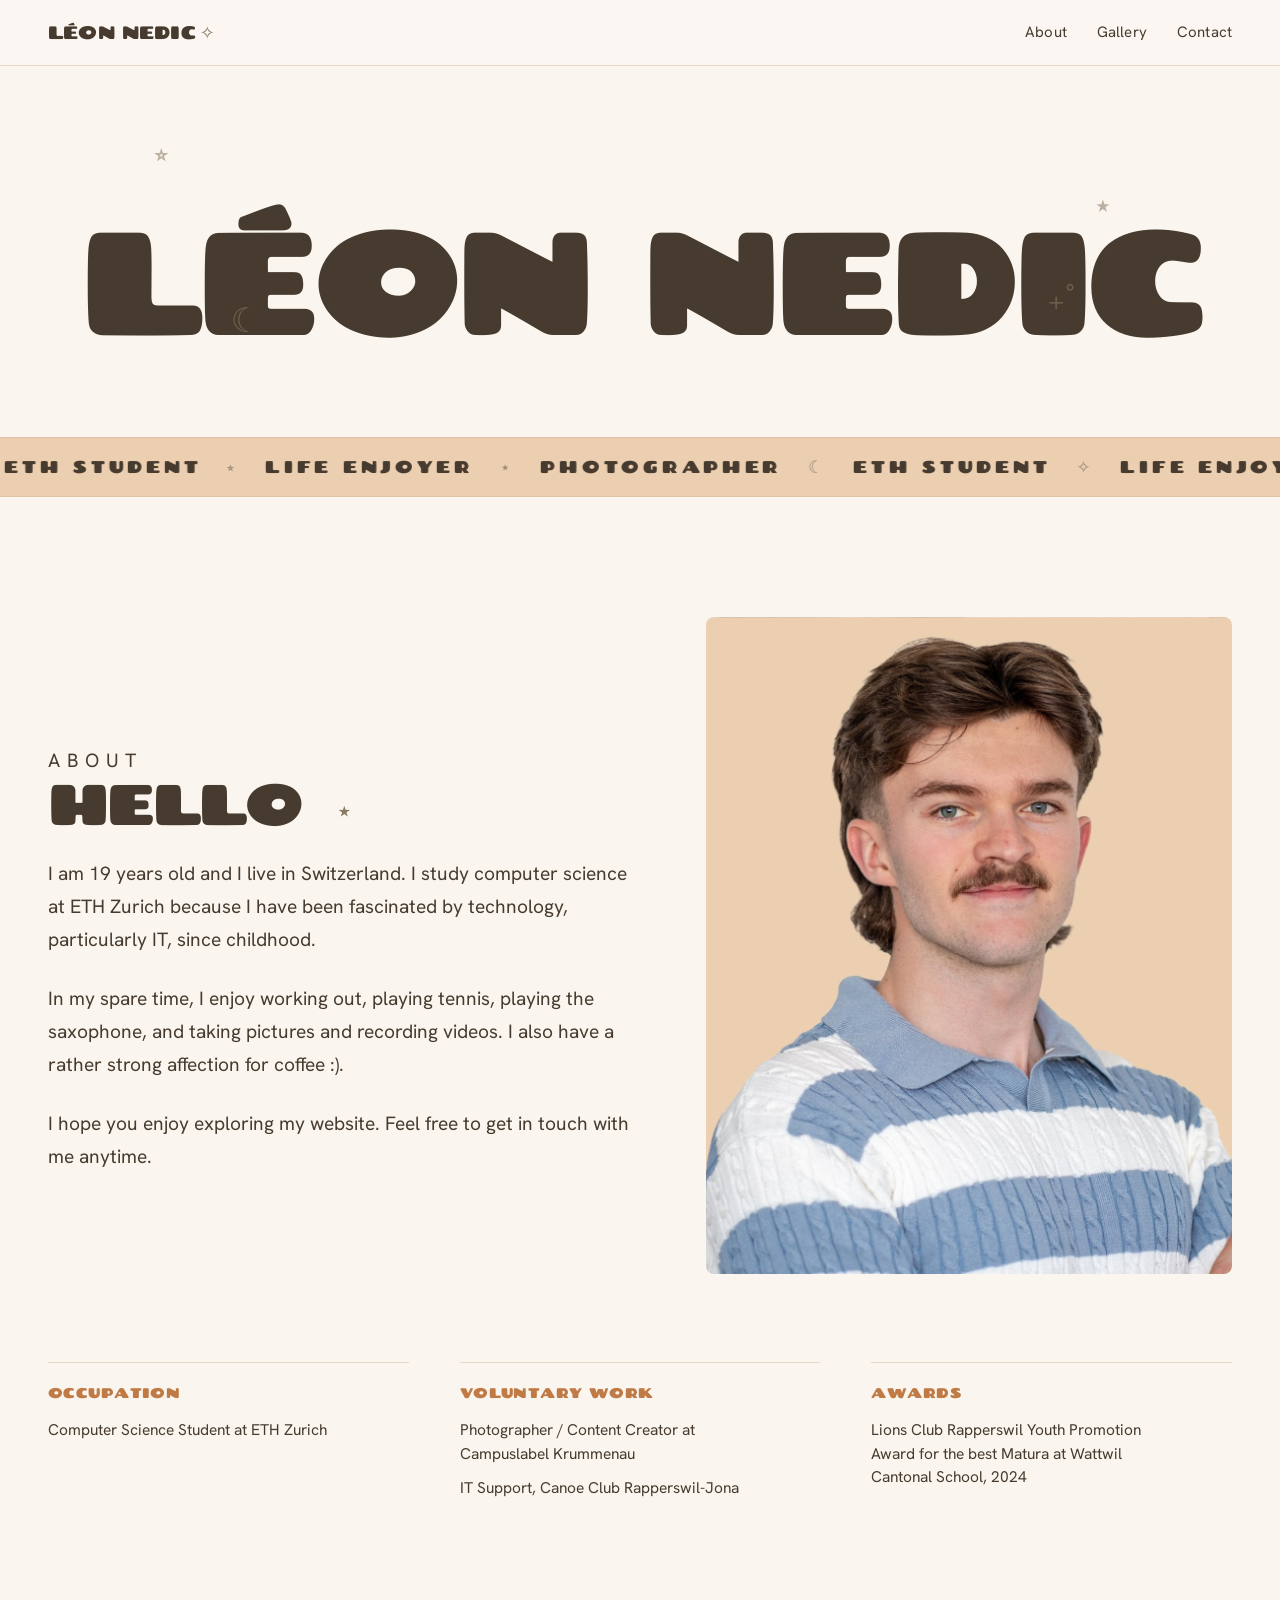
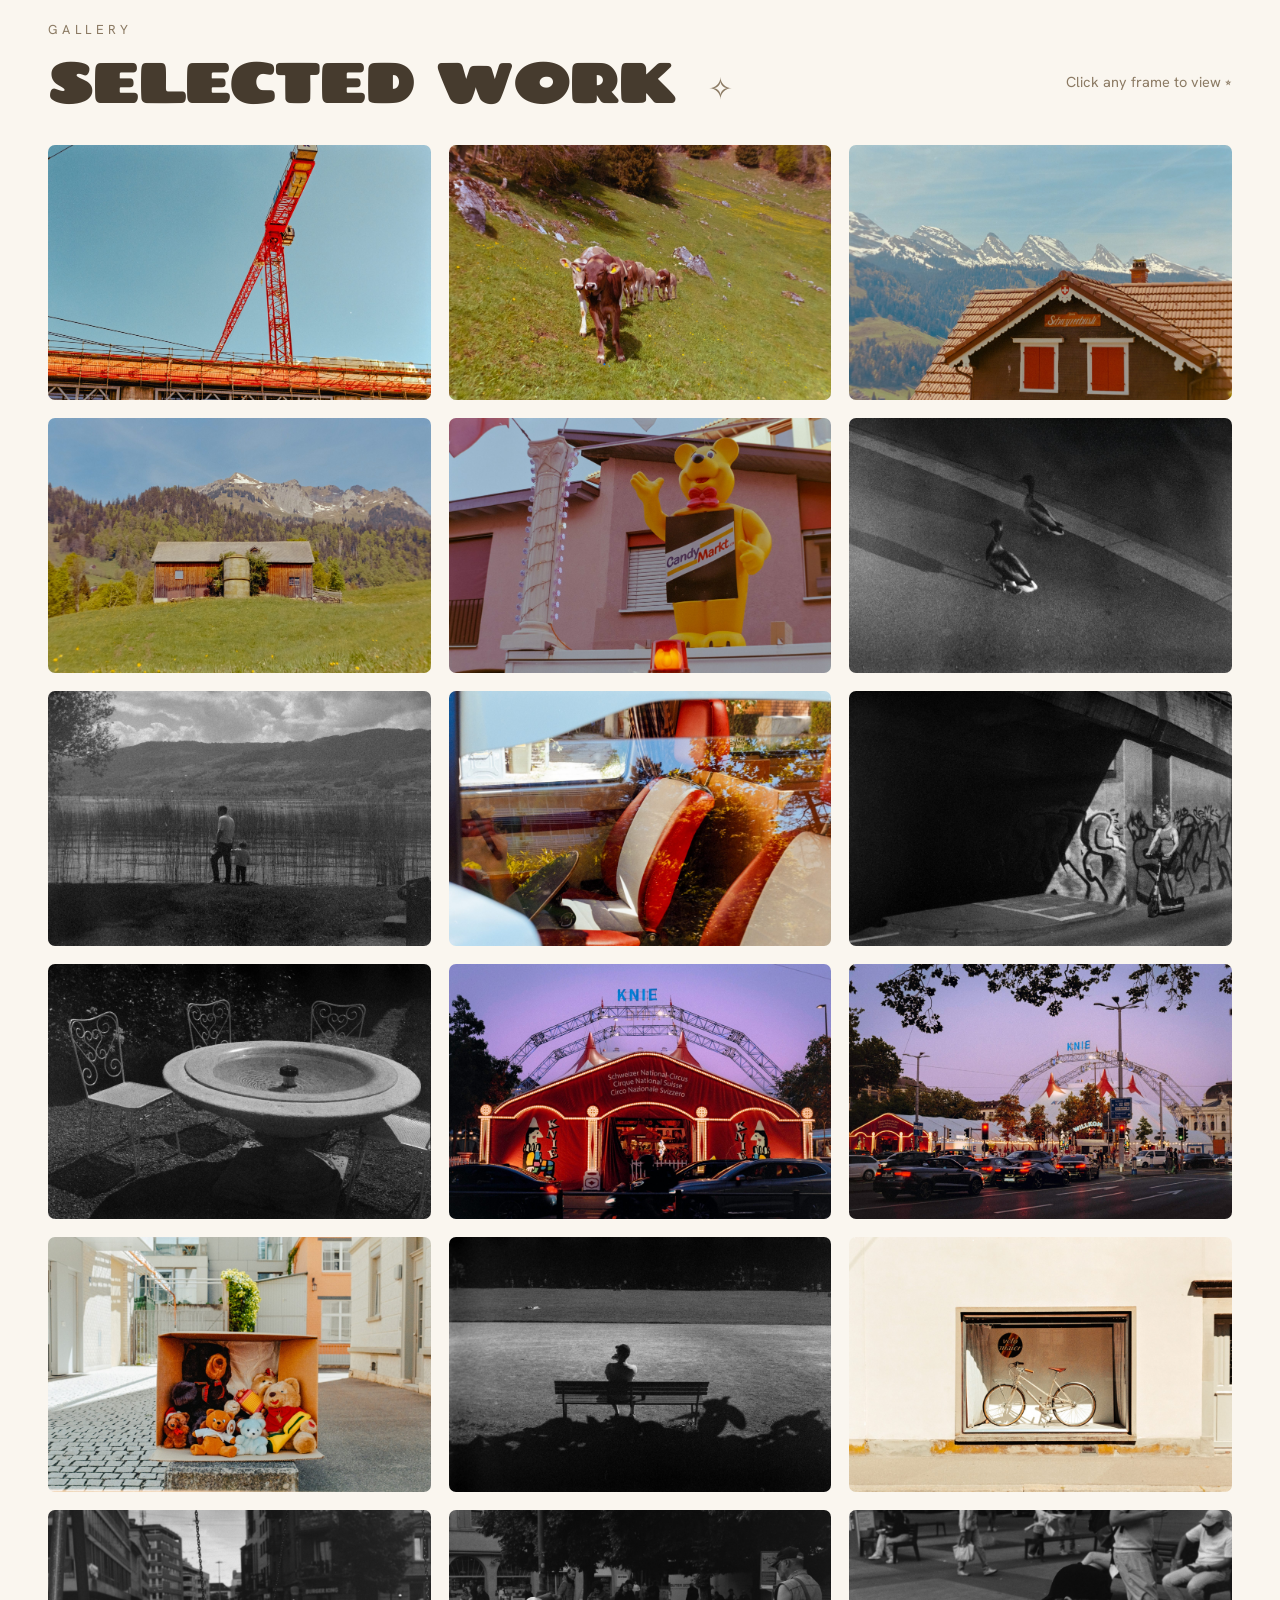
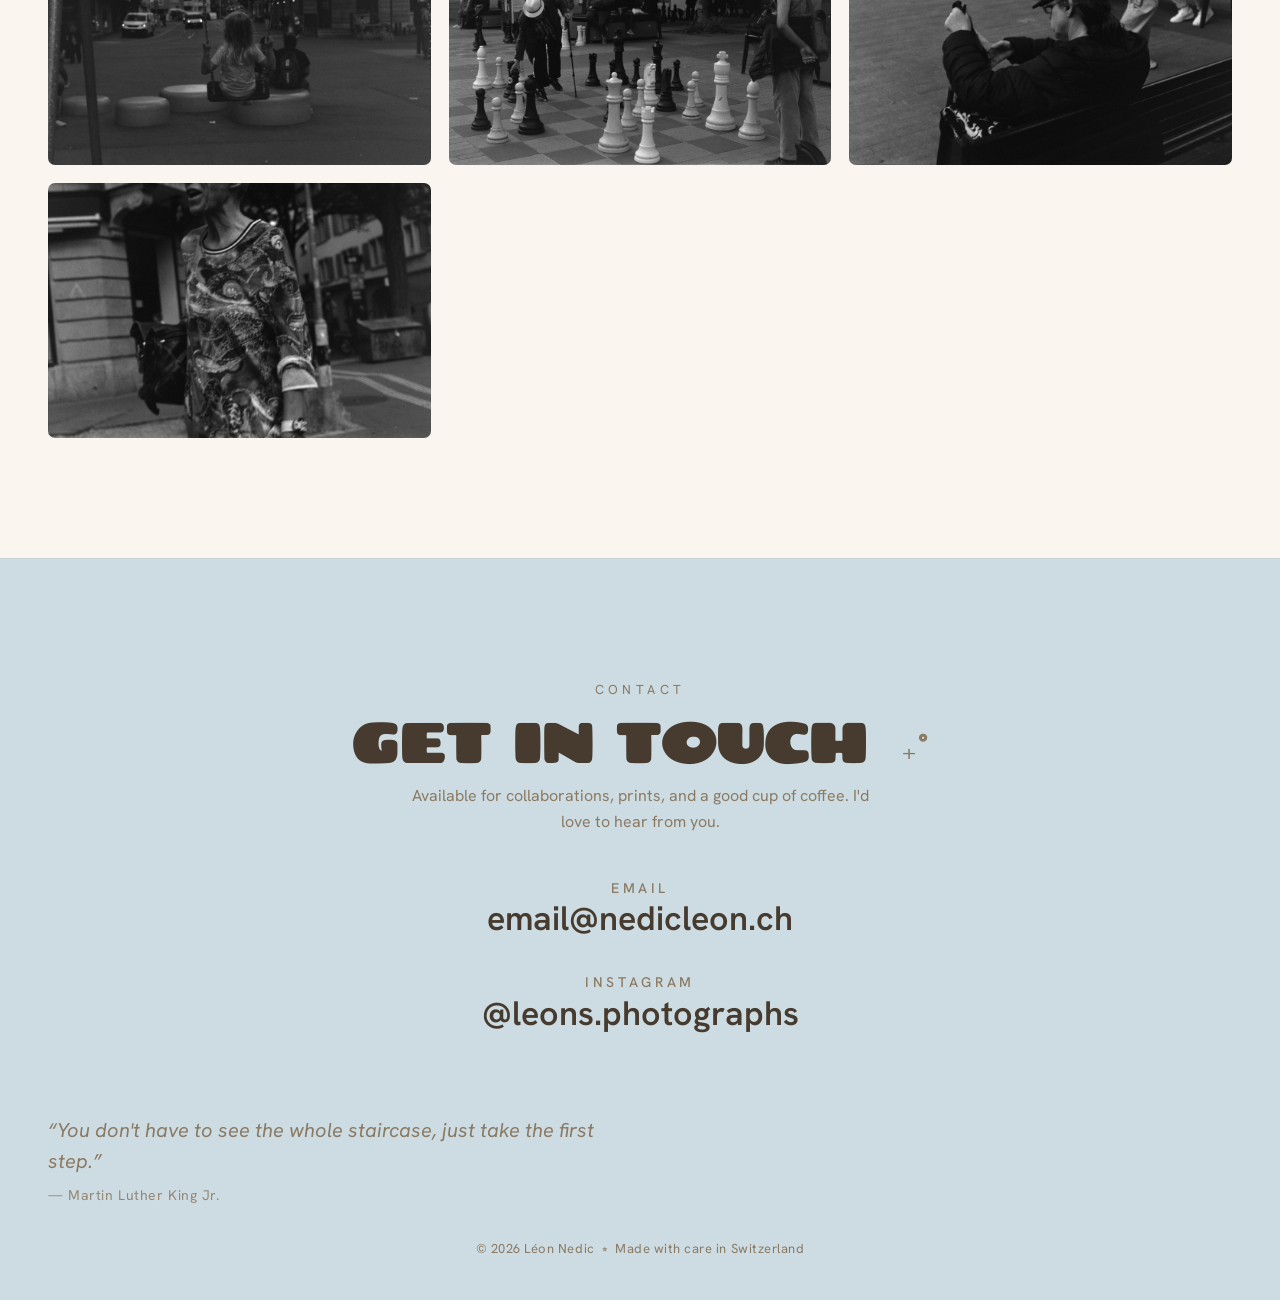
==== commit d0ac2b44: "Fix typo in meta description (devouror -> devourer) Co-Authored-By: Claude Opus 4.8 <noreply@anthrop" ====
--- a/index.html
+++ b/index.html
@@ -3,8 +3,8 @@
 <head>
   <meta charset="UTF-8">
   <meta name="viewport" content="width=device-width, initial-scale=1.0">
-  <title>Léon Nedic — Photography</title>
-  <meta name="description" content="Léon Nedic — photography from everyday life. ETH student, photographer, based in Switzerland.">
+  <title>Léon Nedic</title>
+  <meta name="description" content="Léon Nedic - ETH student, photographer, coffee devourer based in Switzerland.">
 
   <link rel="preconnect" href="https://fonts.googleapis.com">
   <link rel="preconnect" href="https://fonts.gstatic.com" crossorigin>
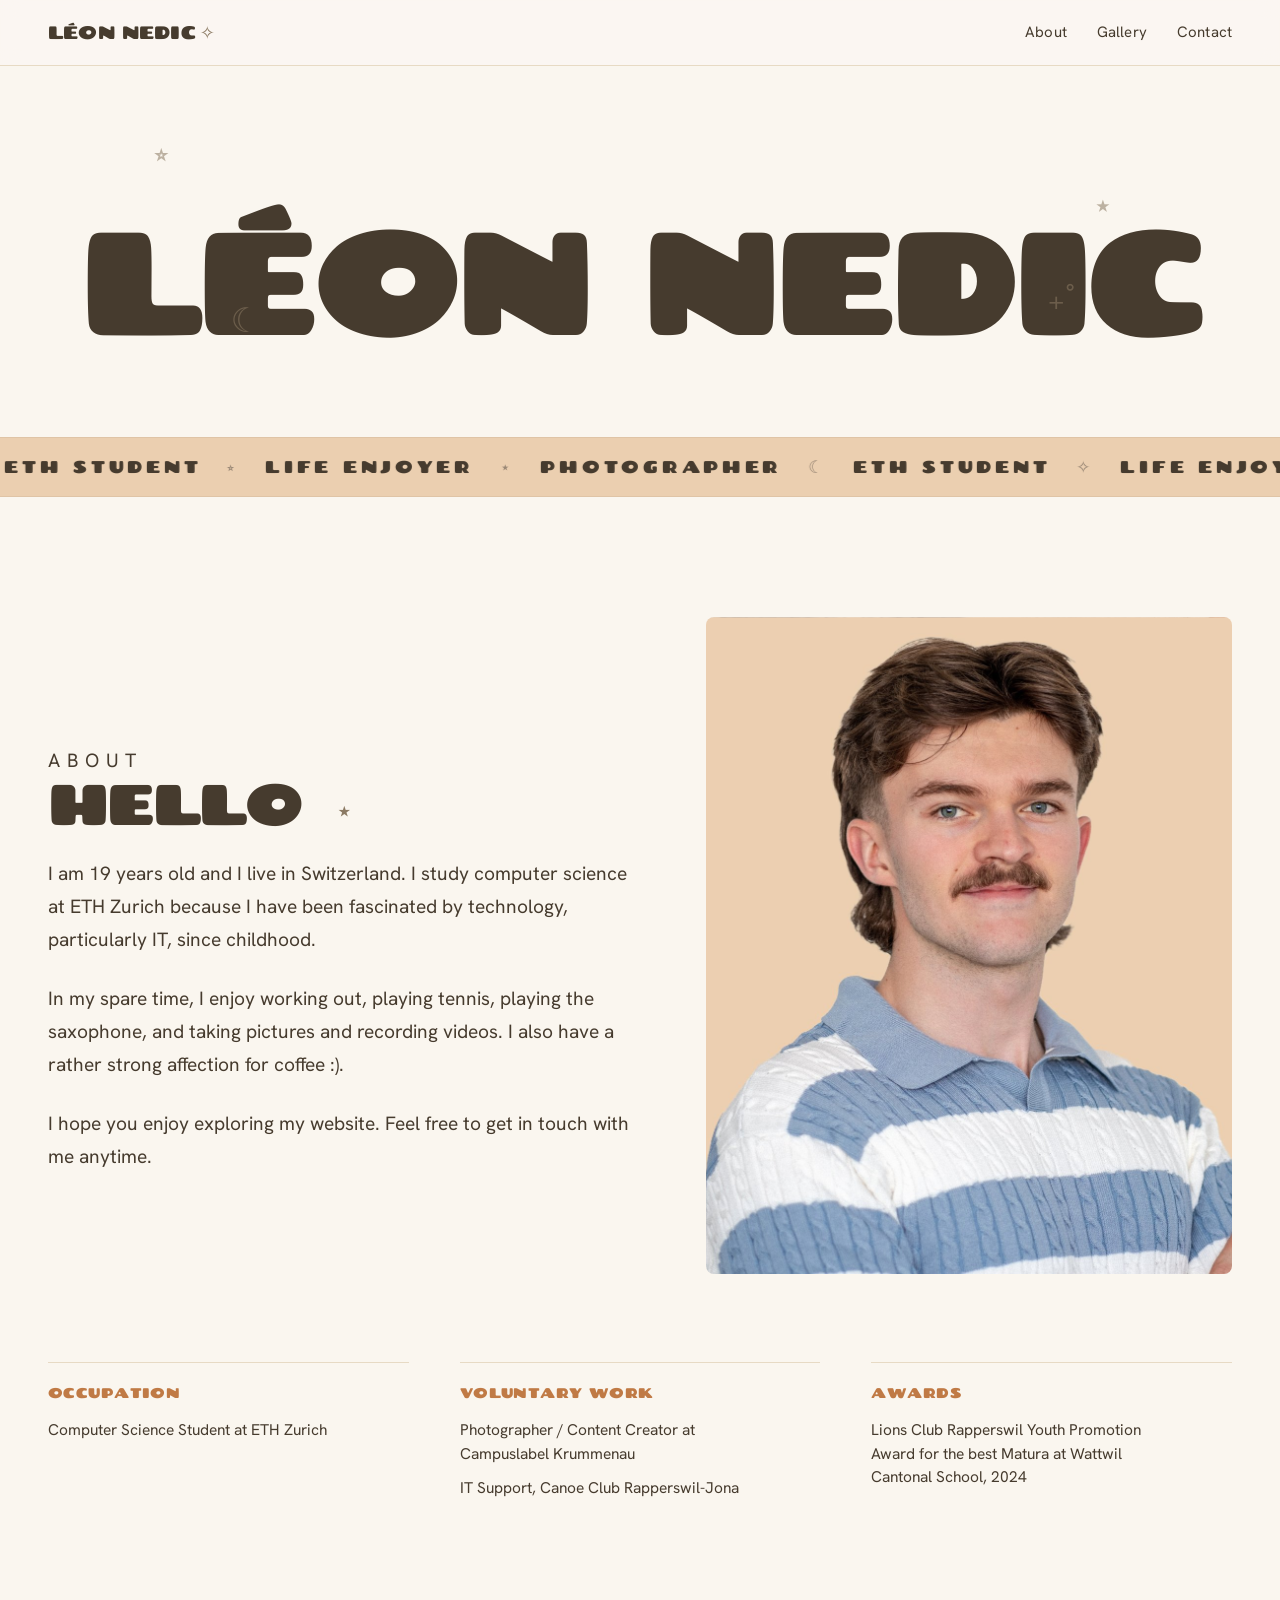
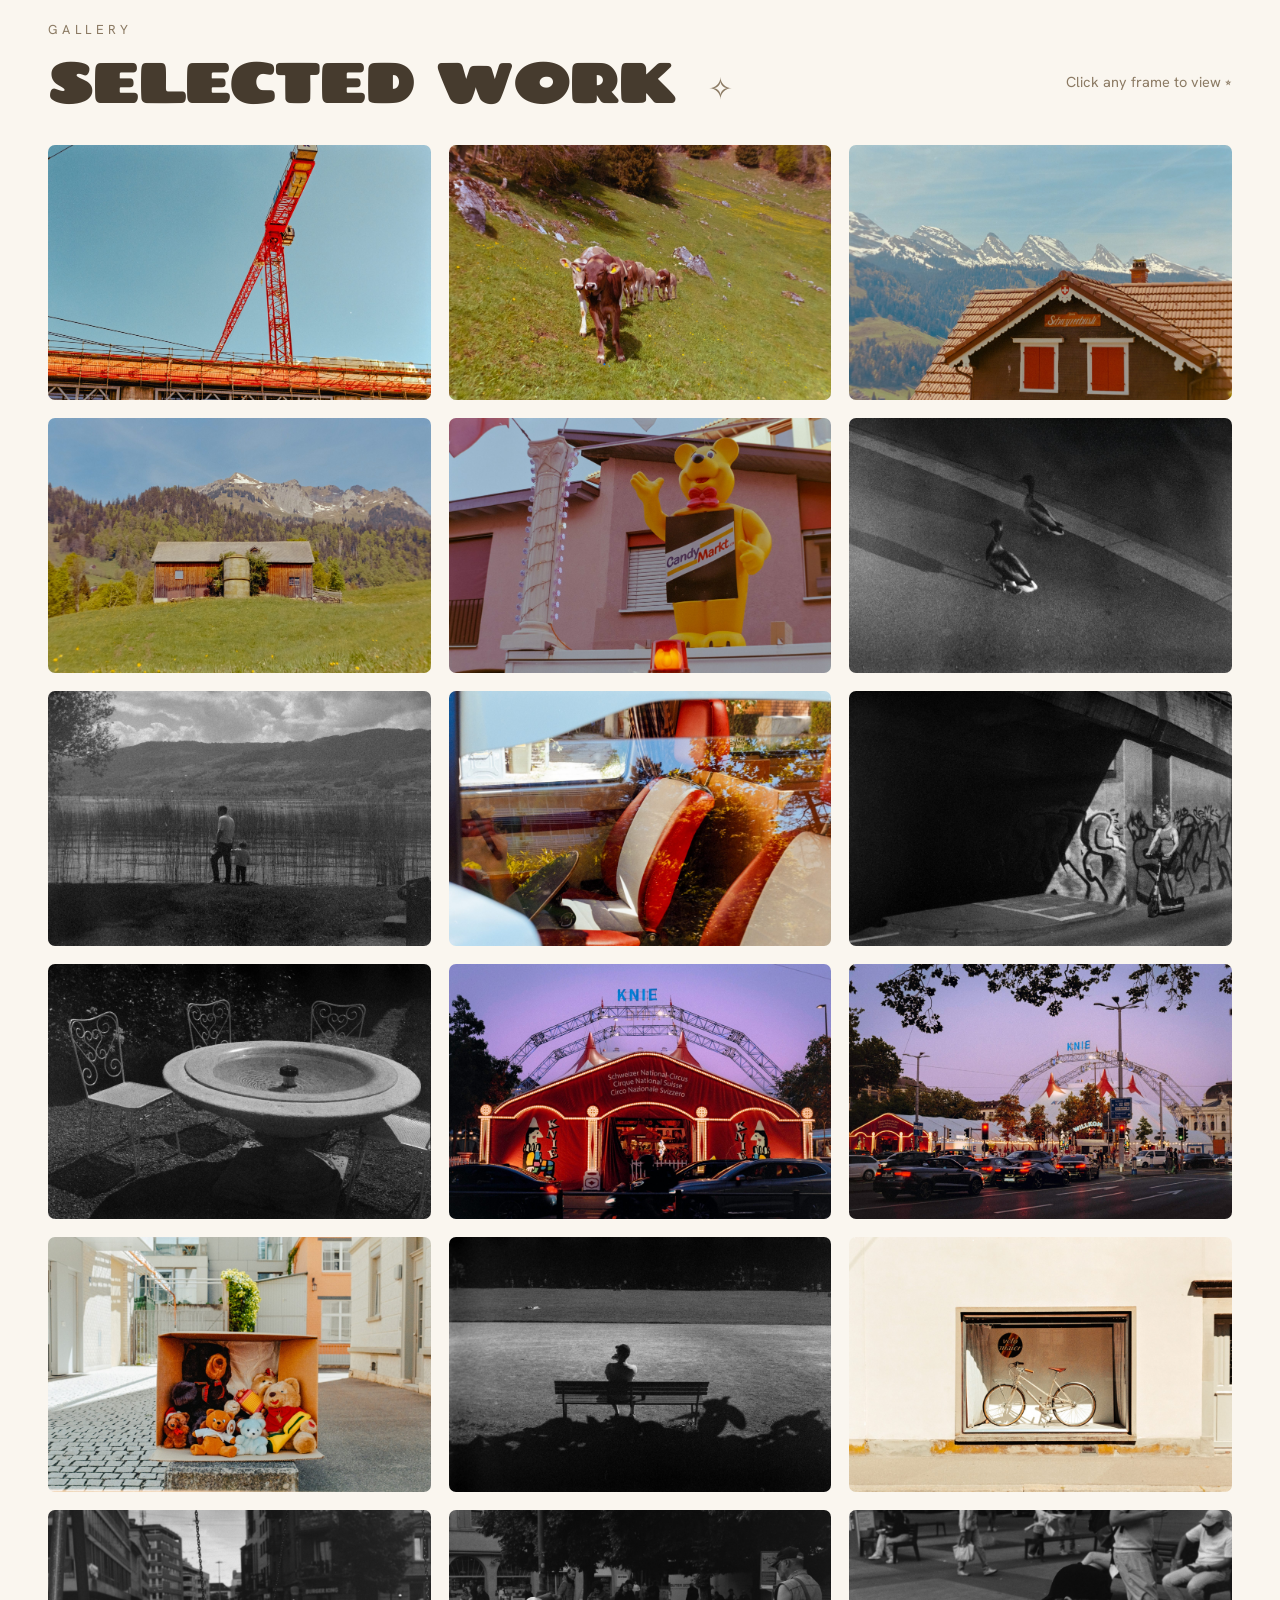
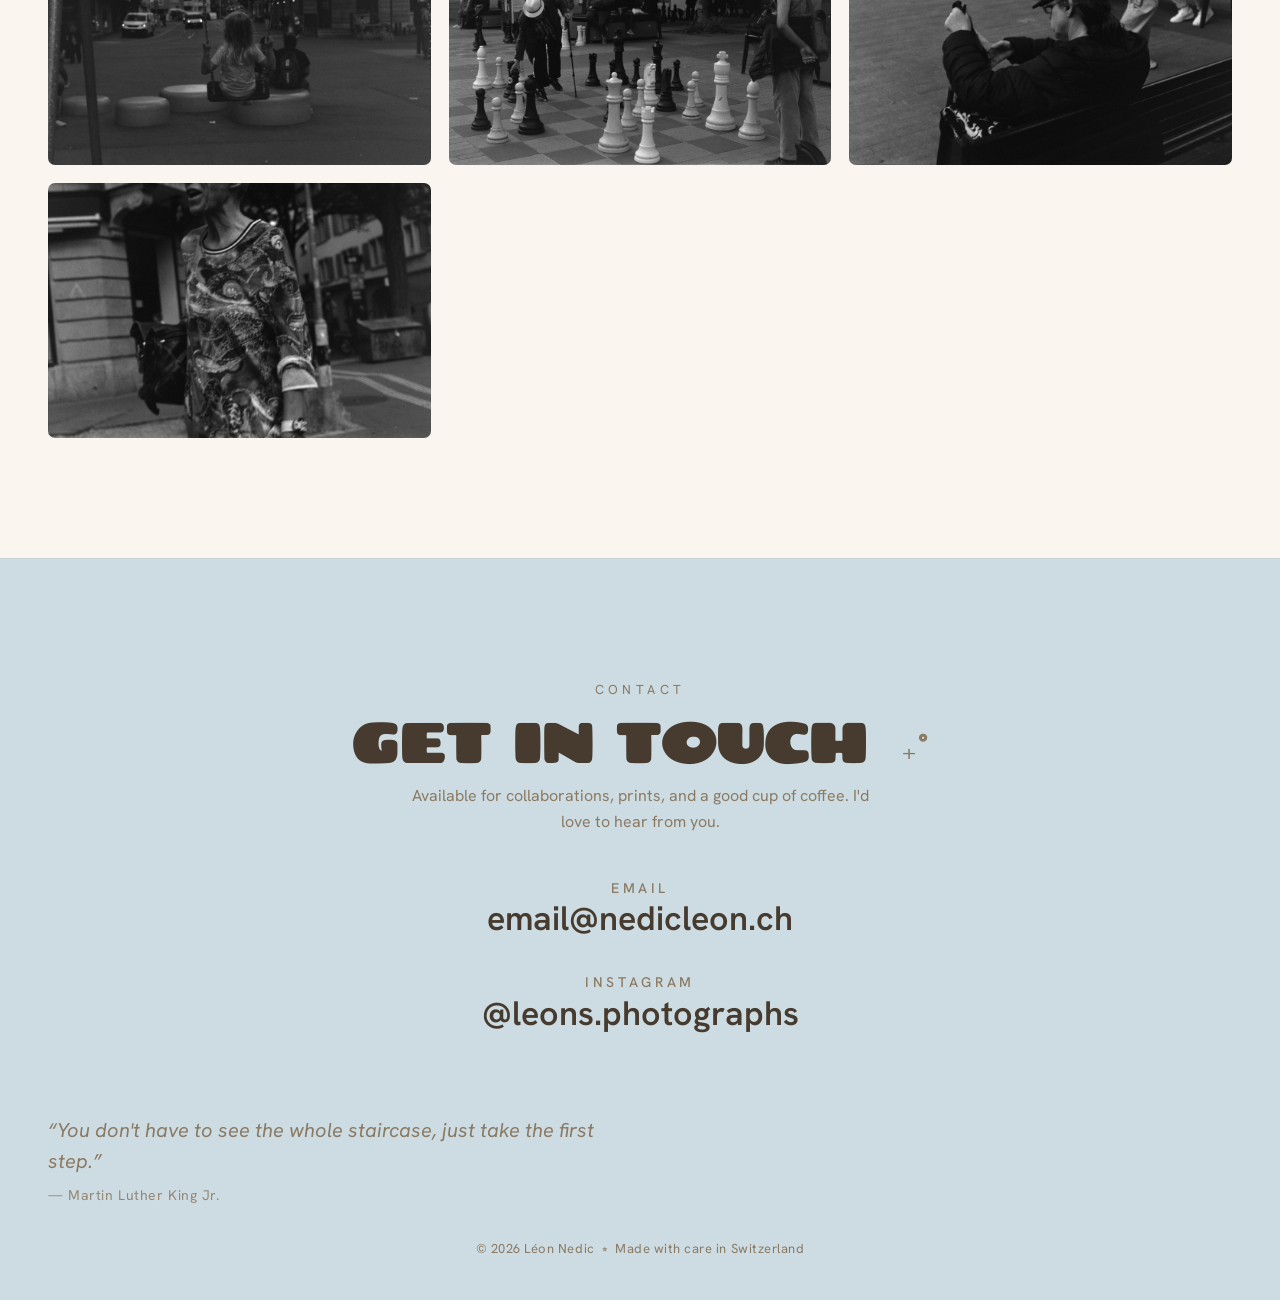
==== commit fcd3f4d7: "Add favicon from portrait headshot Generate favicon.ico (16/32/48), 16/32 PNGs and a 180px apple-tou" ====
--- a/index.html
+++ b/index.html
@@ -5,6 +5,11 @@
   <meta name="viewport" content="width=device-width, initial-scale=1.0">
   <title>Léon Nedic</title>
   <meta name="description" content="Léon Nedic - ETH student, photographer, coffee devourer based in Switzerland.">
+
+  <link rel="icon" type="image/x-icon" href="images/favicon.ico?v=1">
+  <link rel="icon" type="image/png" sizes="32x32" href="images/favicon-32.png?v=1">
+  <link rel="icon" type="image/png" sizes="16x16" href="images/favicon-16.png?v=1">
+  <link rel="apple-touch-icon" sizes="180x180" href="images/apple-touch-icon.png?v=1">
 
   <link rel="preconnect" href="https://fonts.googleapis.com">
   <link rel="preconnect" href="https://fonts.gstatic.com" crossorigin>
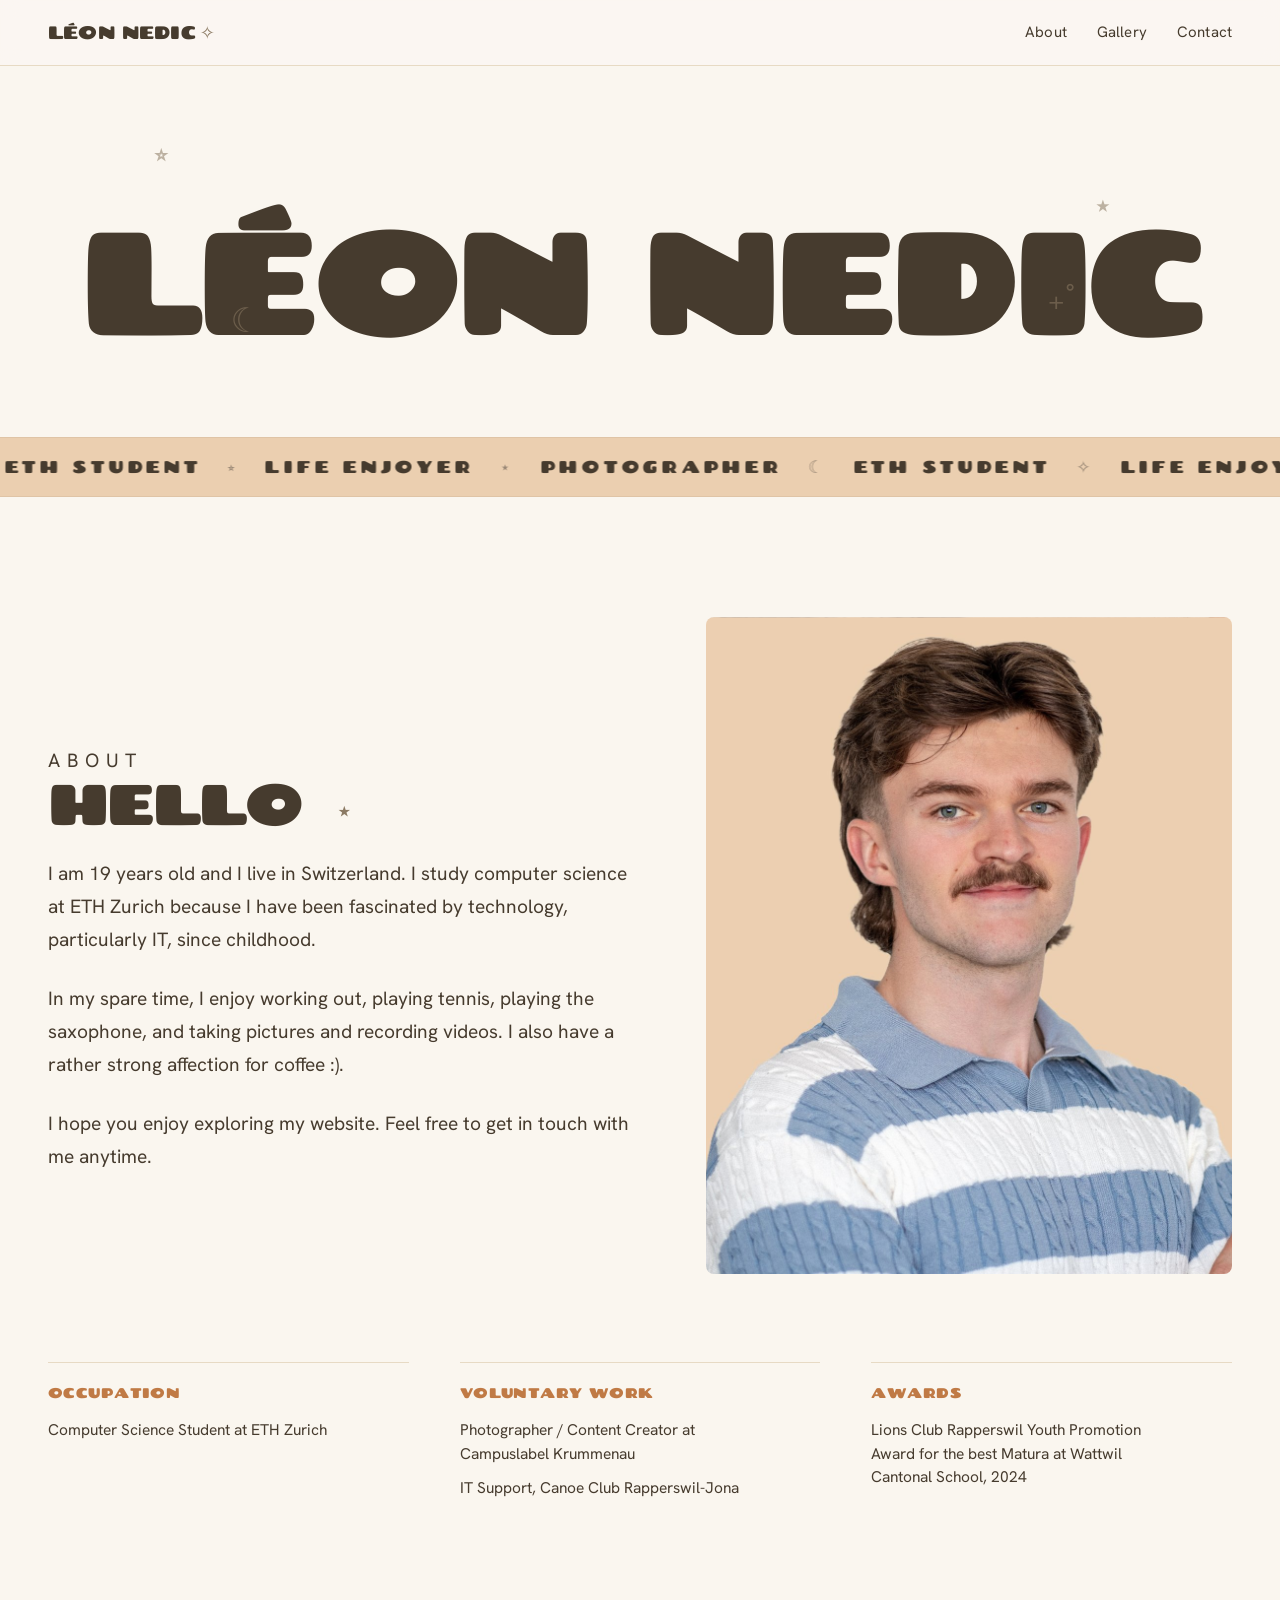
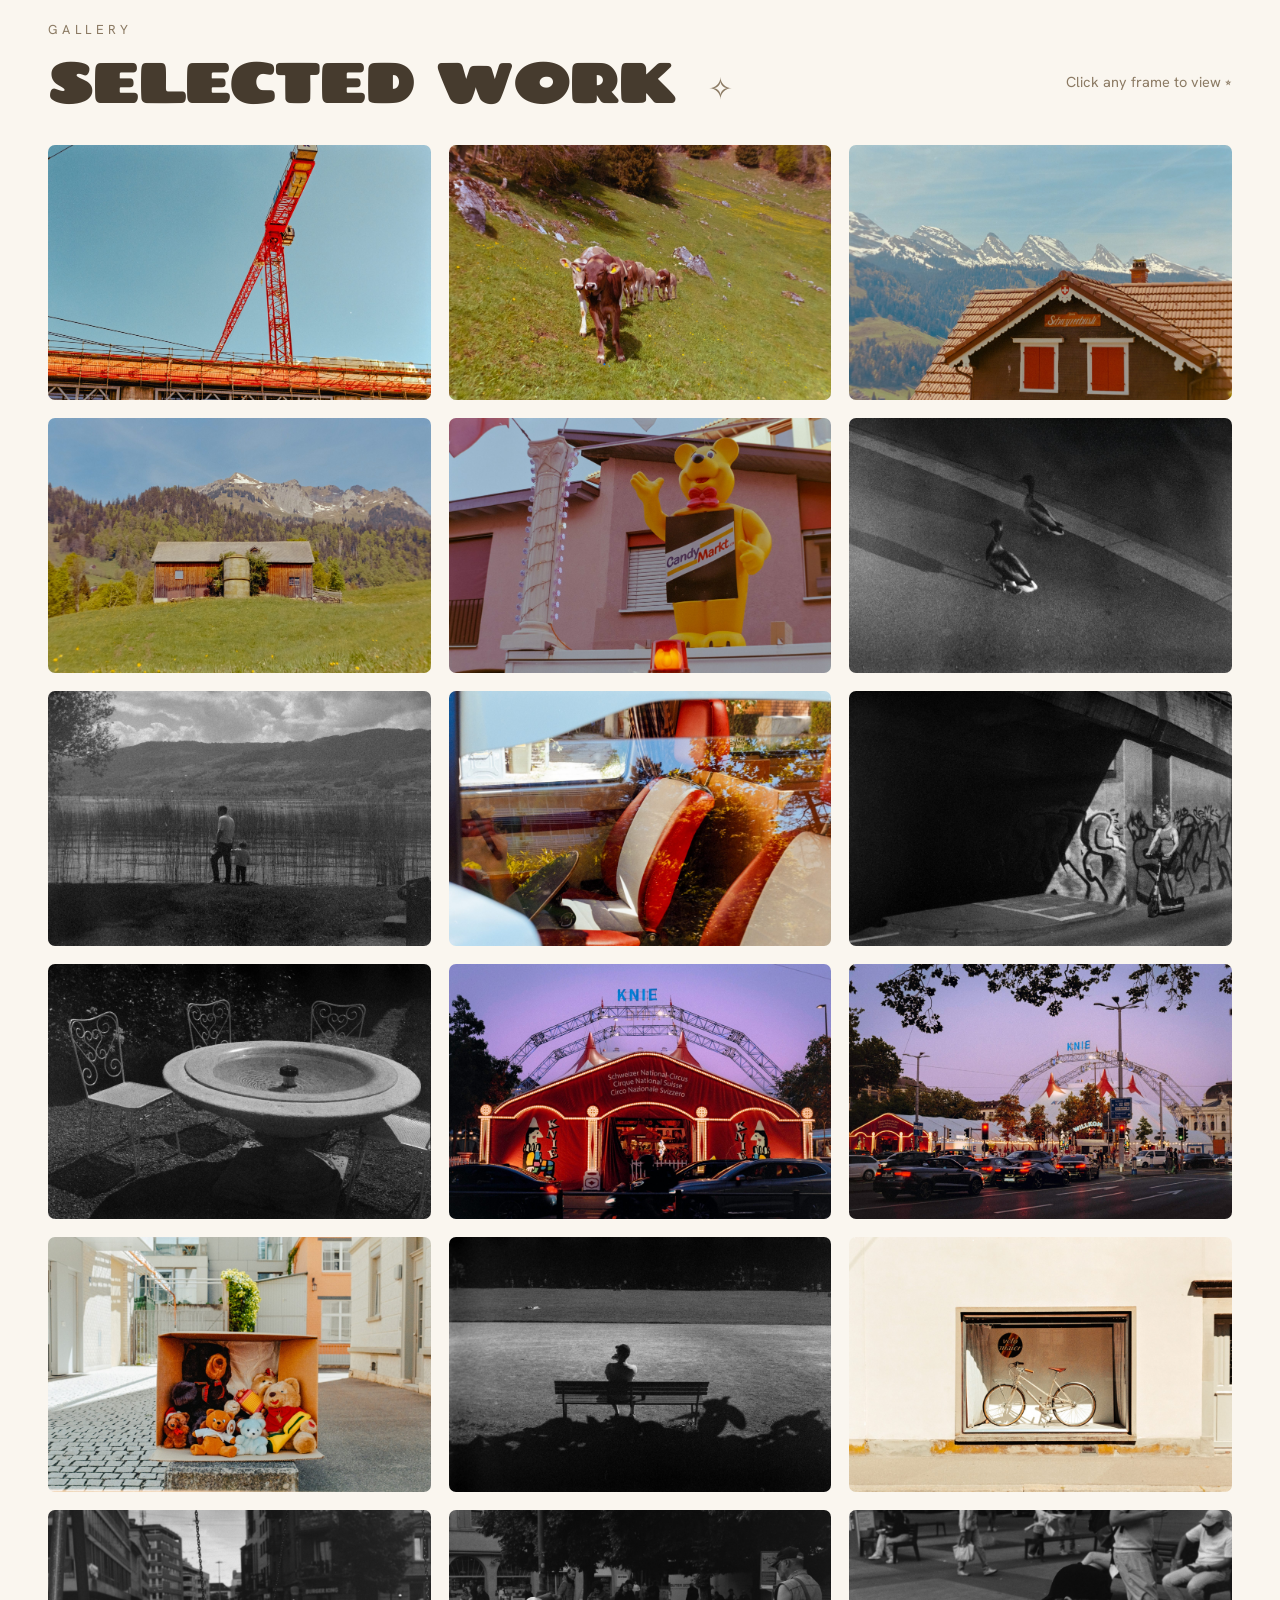
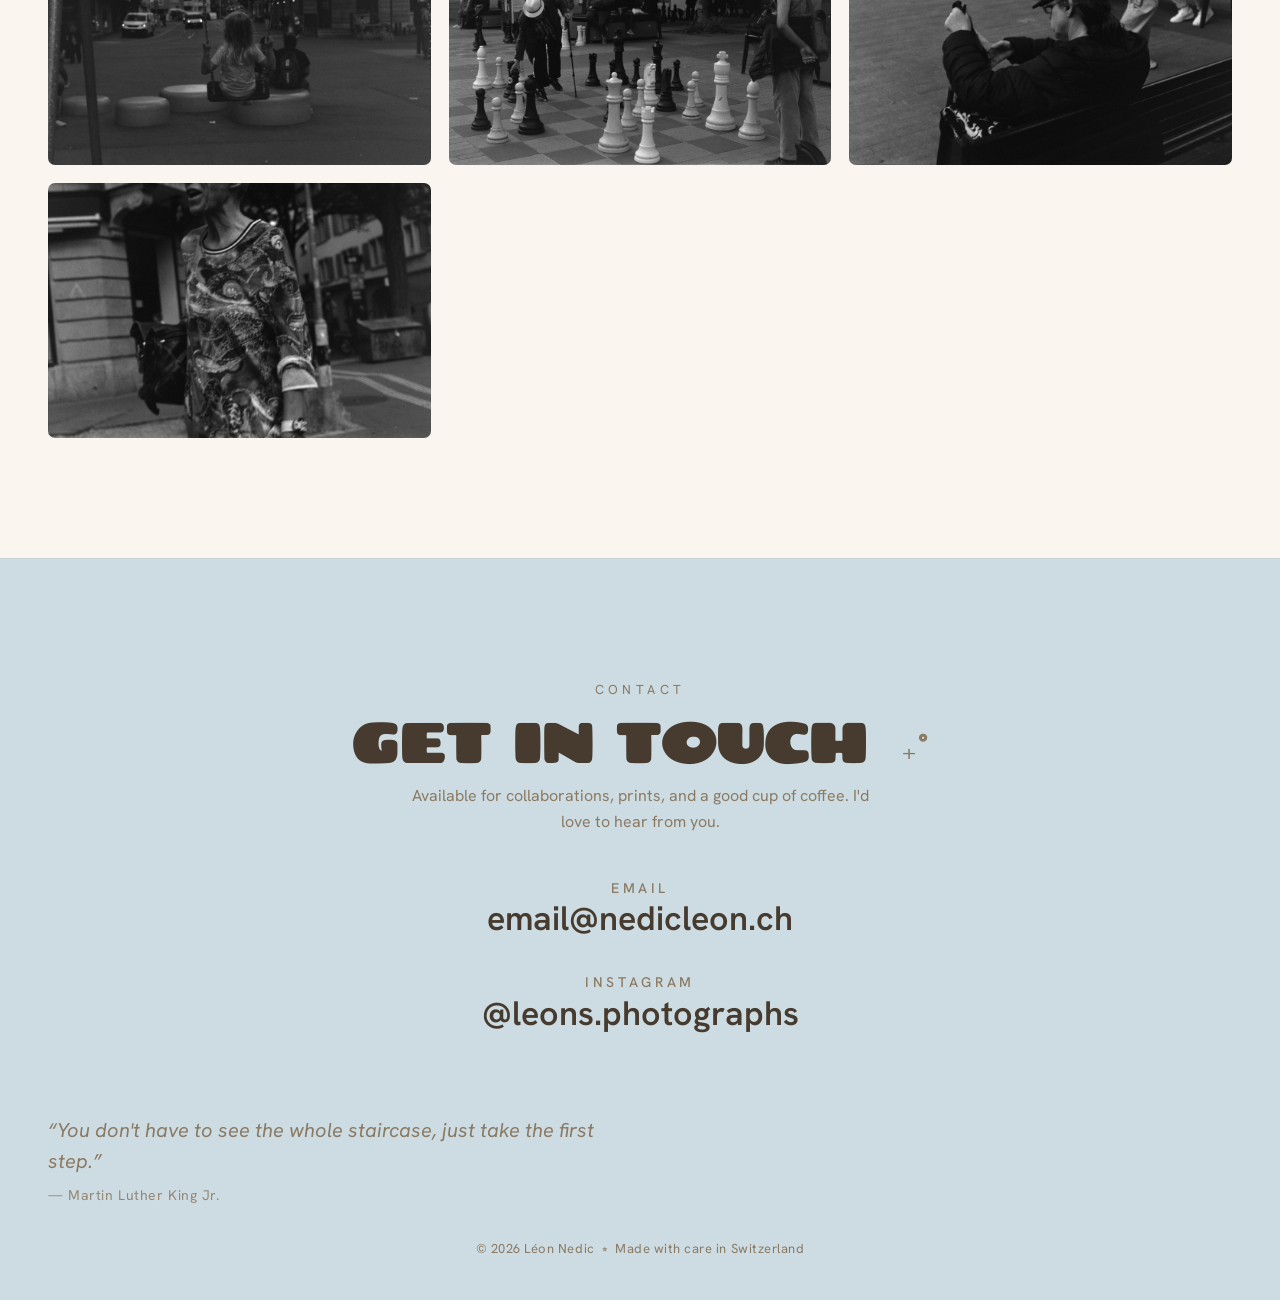
==== commit 2ba1e541: "Clean up: drop dead placeholder code and unused CSS - script.js: remove the striped-placeholder gene" ====
--- a/index.html
+++ b/index.html
@@ -15,7 +15,7 @@
   <link rel="preconnect" href="https://fonts.gstatic.com" crossorigin>
   <link href="https://fonts.googleapis.com/css2?family=Chango&family=Fredoka:wght@400;500;600;700&family=Hanken+Grotesk:ital,wght@0,400;0,500;0,600;0,700;1,400&display=swap" rel="stylesheet">
 
-  <link rel="stylesheet" href="styles.css?v=4">
+  <link rel="stylesheet" href="styles.css?v=5">
 </head>
 <body>
 
@@ -42,9 +42,7 @@
       <span class="deco d3">☾</span>
       <span class="deco d4">₊˚</span>
       <div class="wrap">
-        
         <h1>Léon Nedic</h1>
-        
       </div>
     </section>
 
@@ -142,6 +140,6 @@
     <div class="lb-count" id="lbCount"></div>
   </div>
 
-  <script src="script.js?v=4"></script>
+  <script src="script.js?v=5"></script>
 </body>
 </html>
--- a/styles.css
+++ b/styles.css
@@ -151,13 +151,6 @@
   position: relative;
   overflow: hidden;
 }
-.hero .kicker {
-  font-size: 14px;
-  letter-spacing: 0.42em;
-  text-transform: uppercase;
-  color: var(--ink-soft);
-  margin: 0 0 22px;
-}
 .hero h1 {
   font-family: var(--display);
   text-transform: uppercase;
@@ -167,12 +160,6 @@
   margin: 0;
   color: var(--ink);
   overflow-wrap: break-word;
-}
-.hero .sub {
-  margin: 28px auto 0;
-  max-width: 460px;
-  color: var(--ink-soft);
-  font-size: 16px;
 }
 .hero .deco {
   position: absolute;
